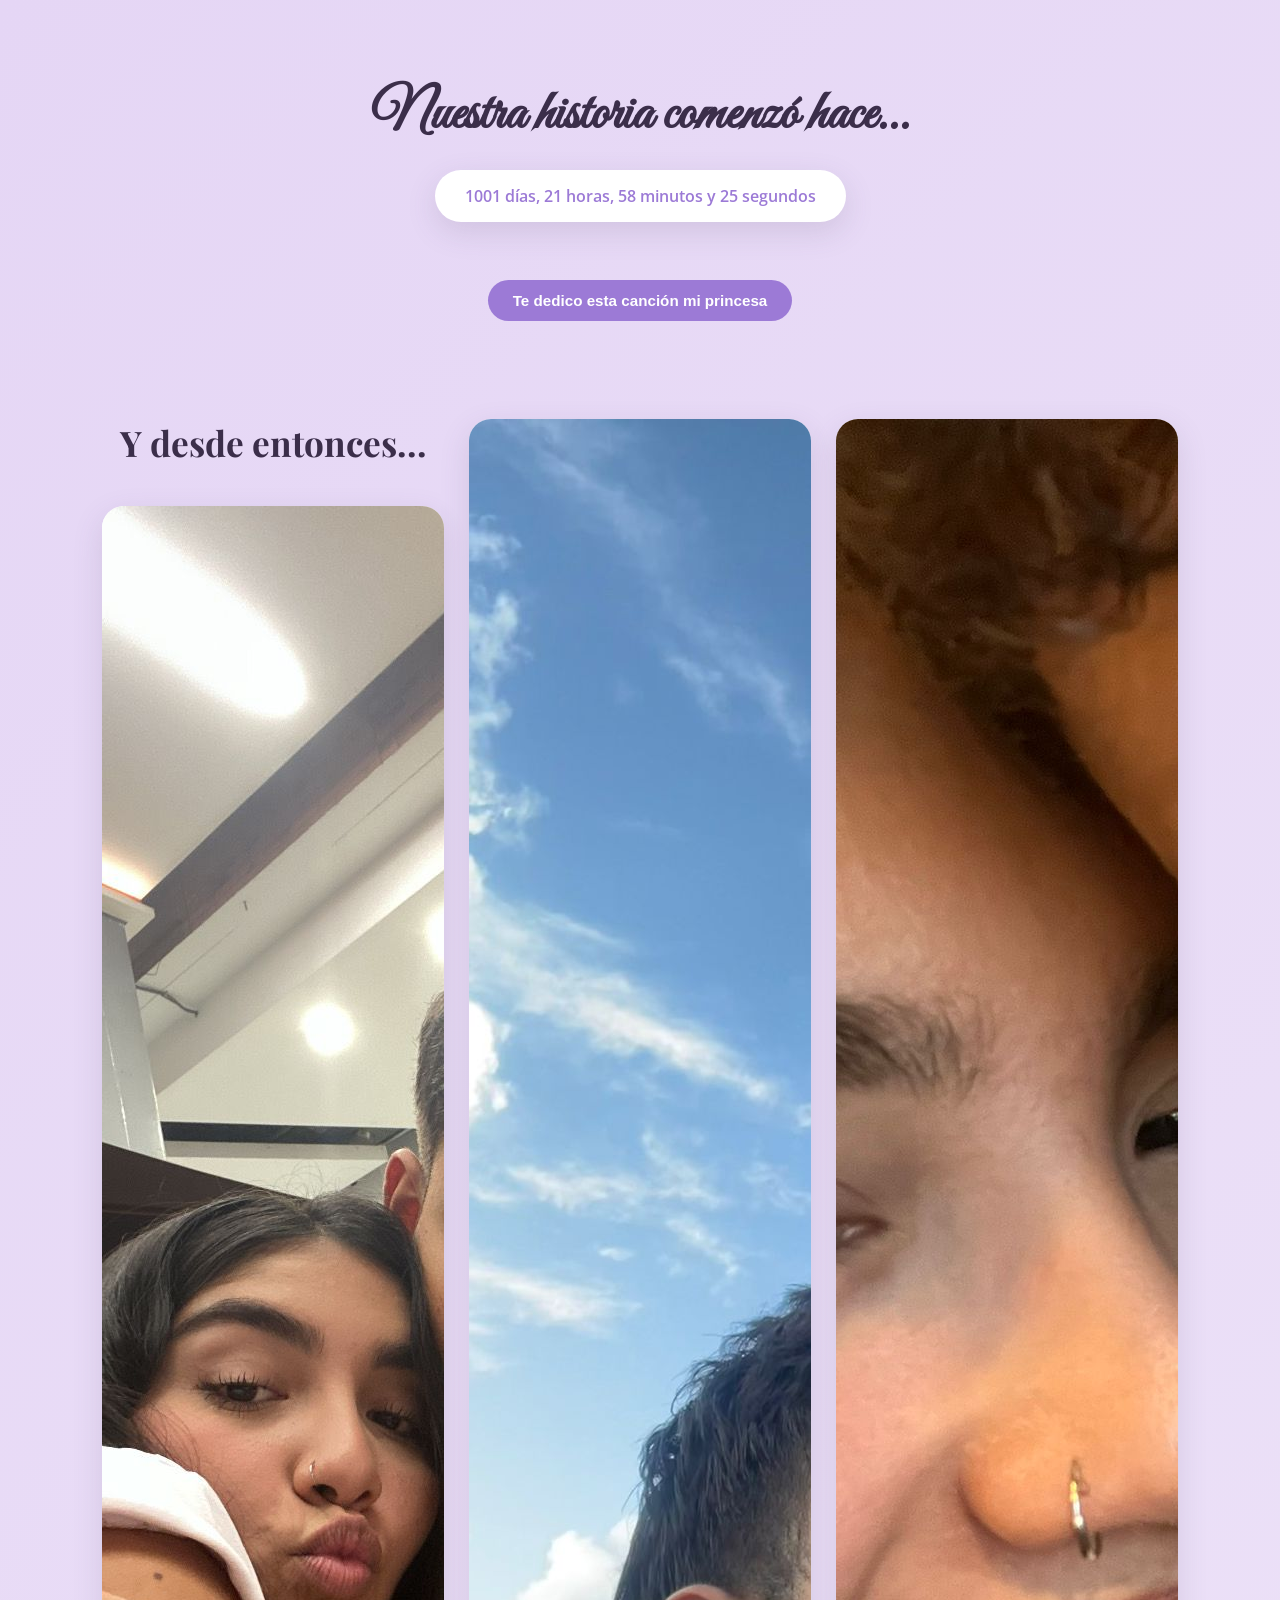
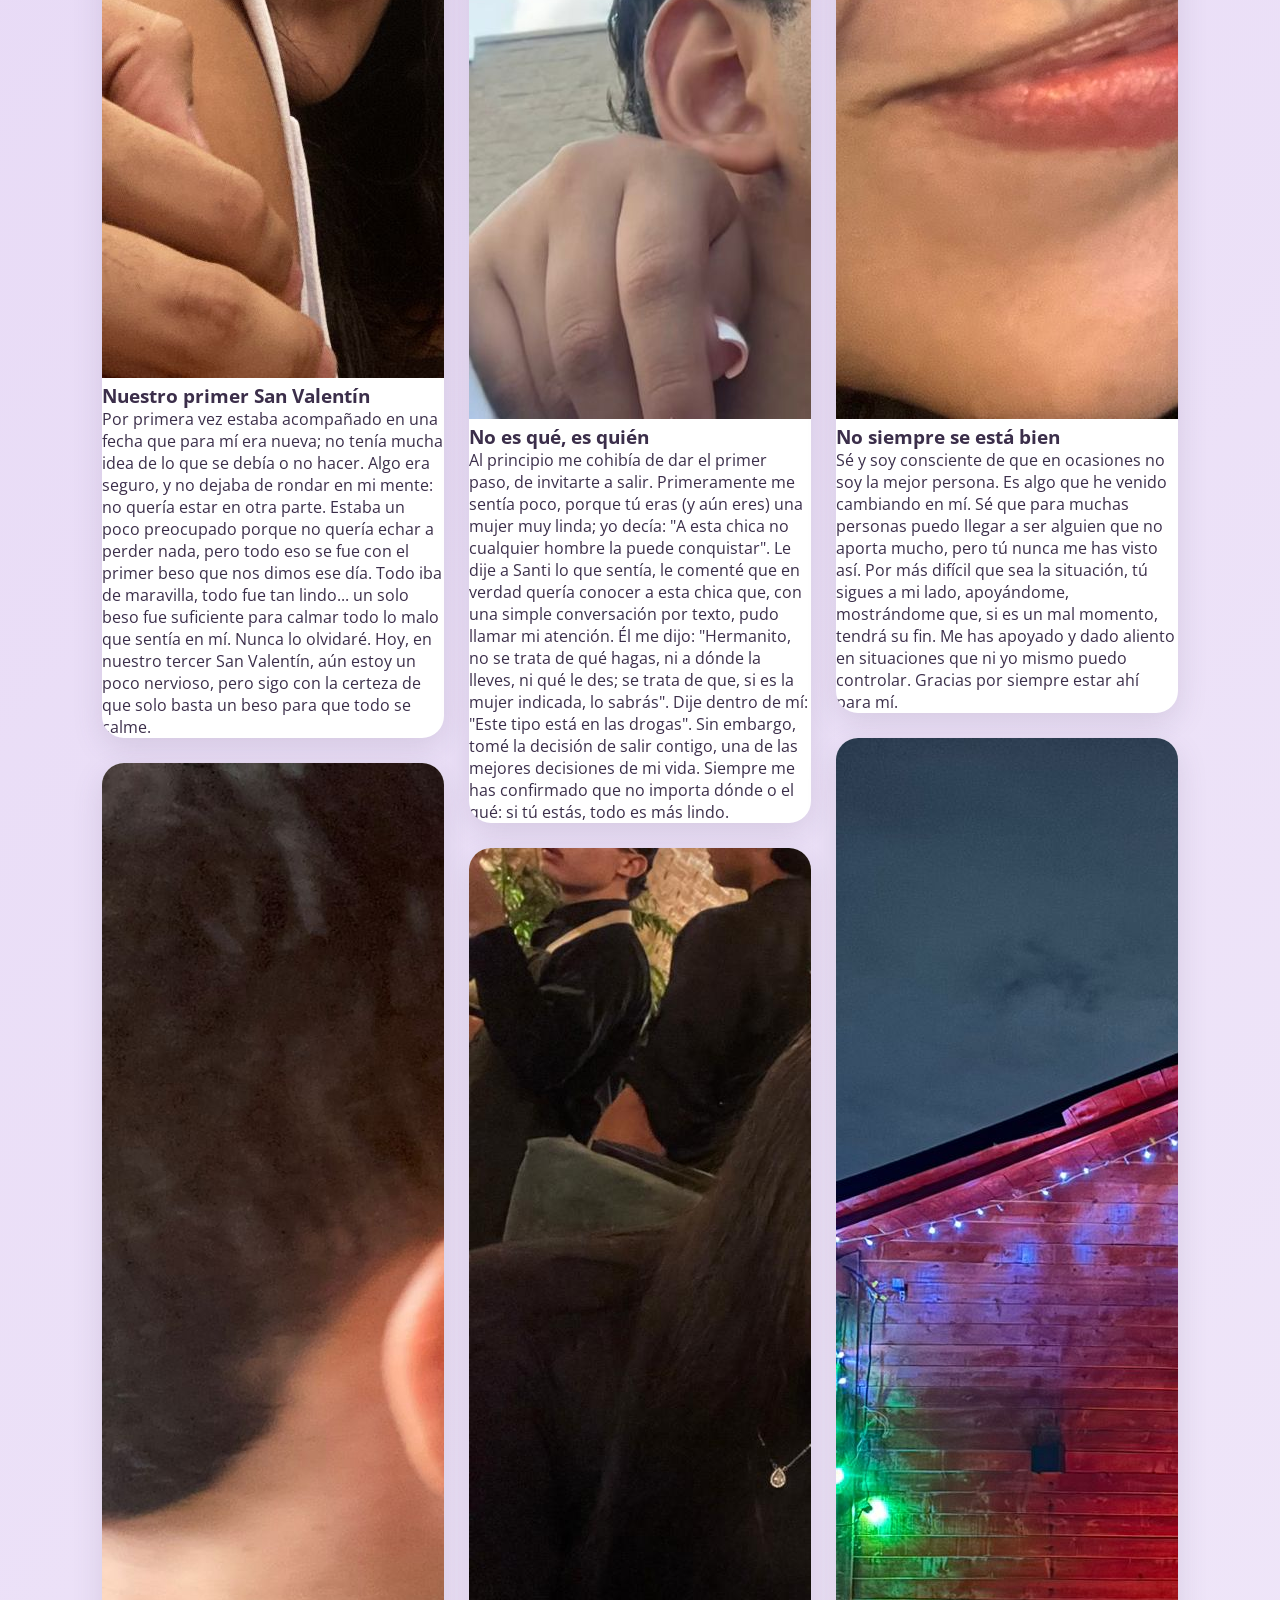
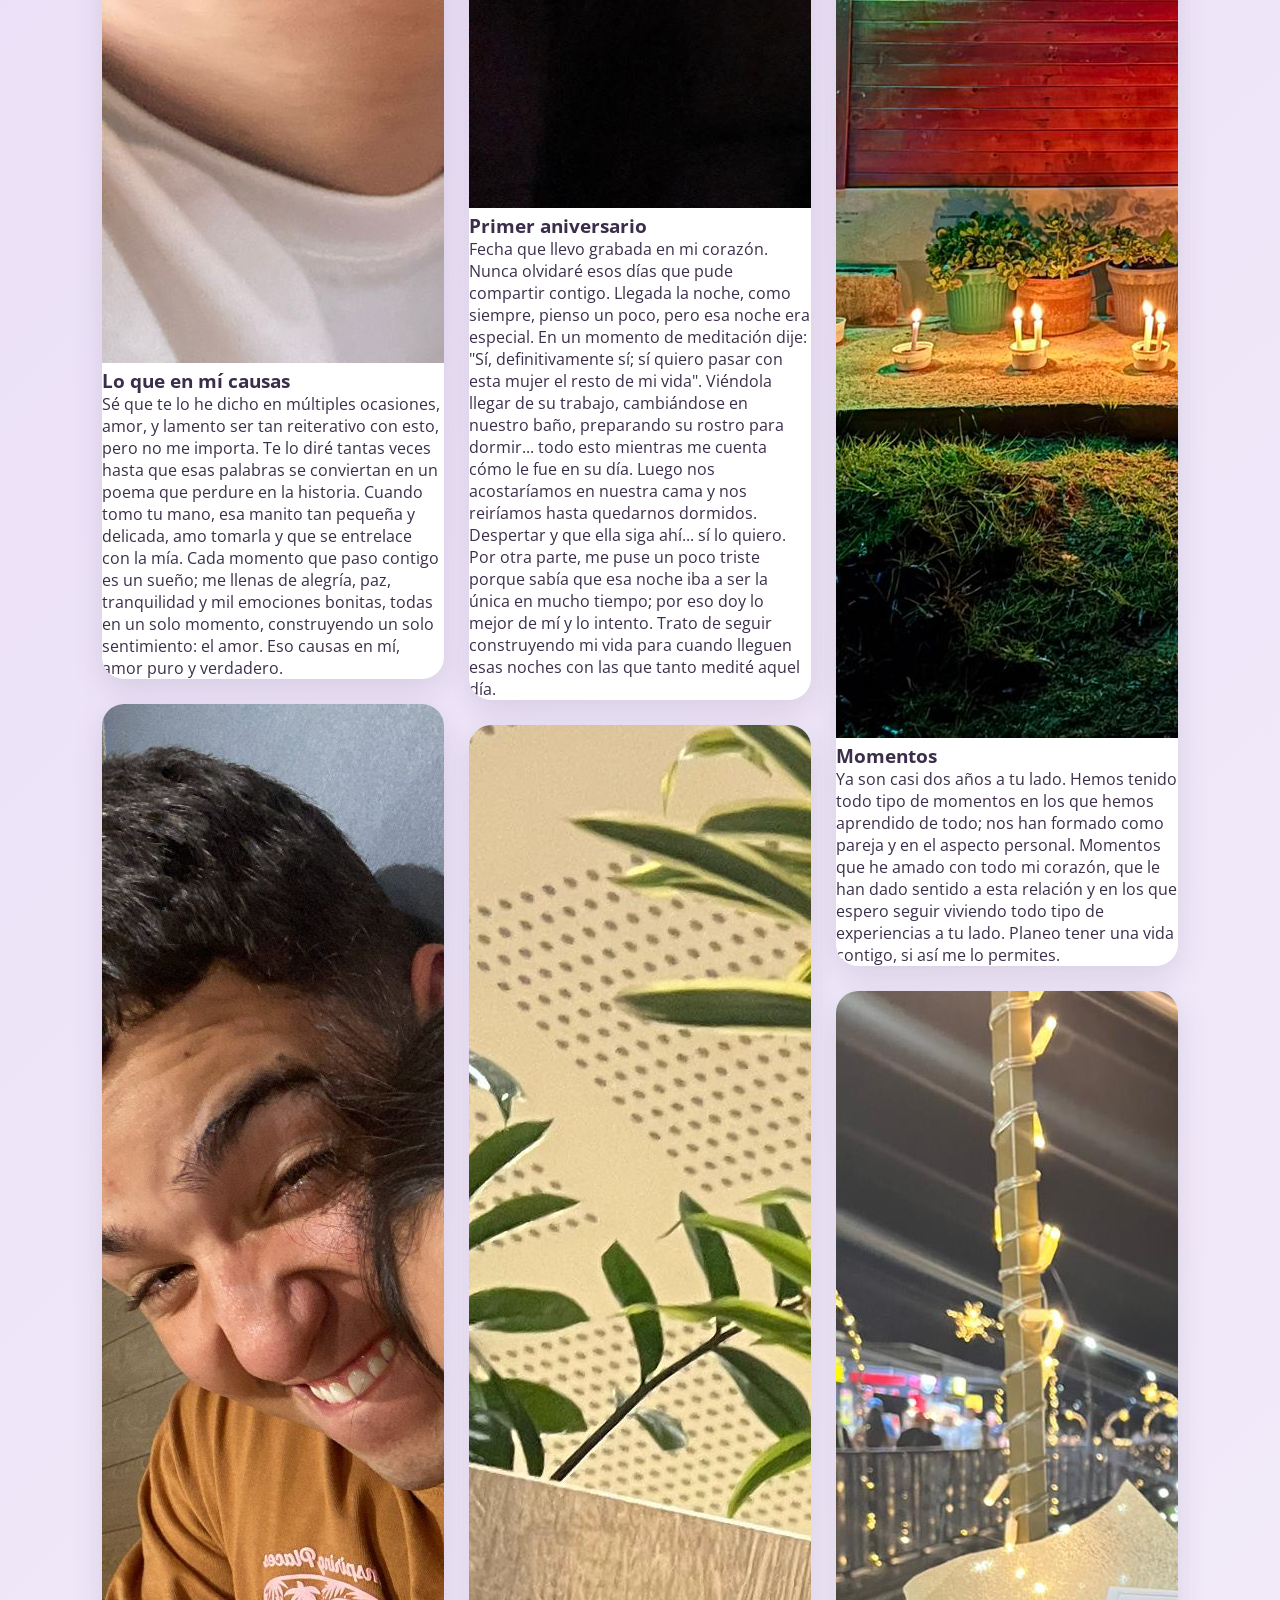
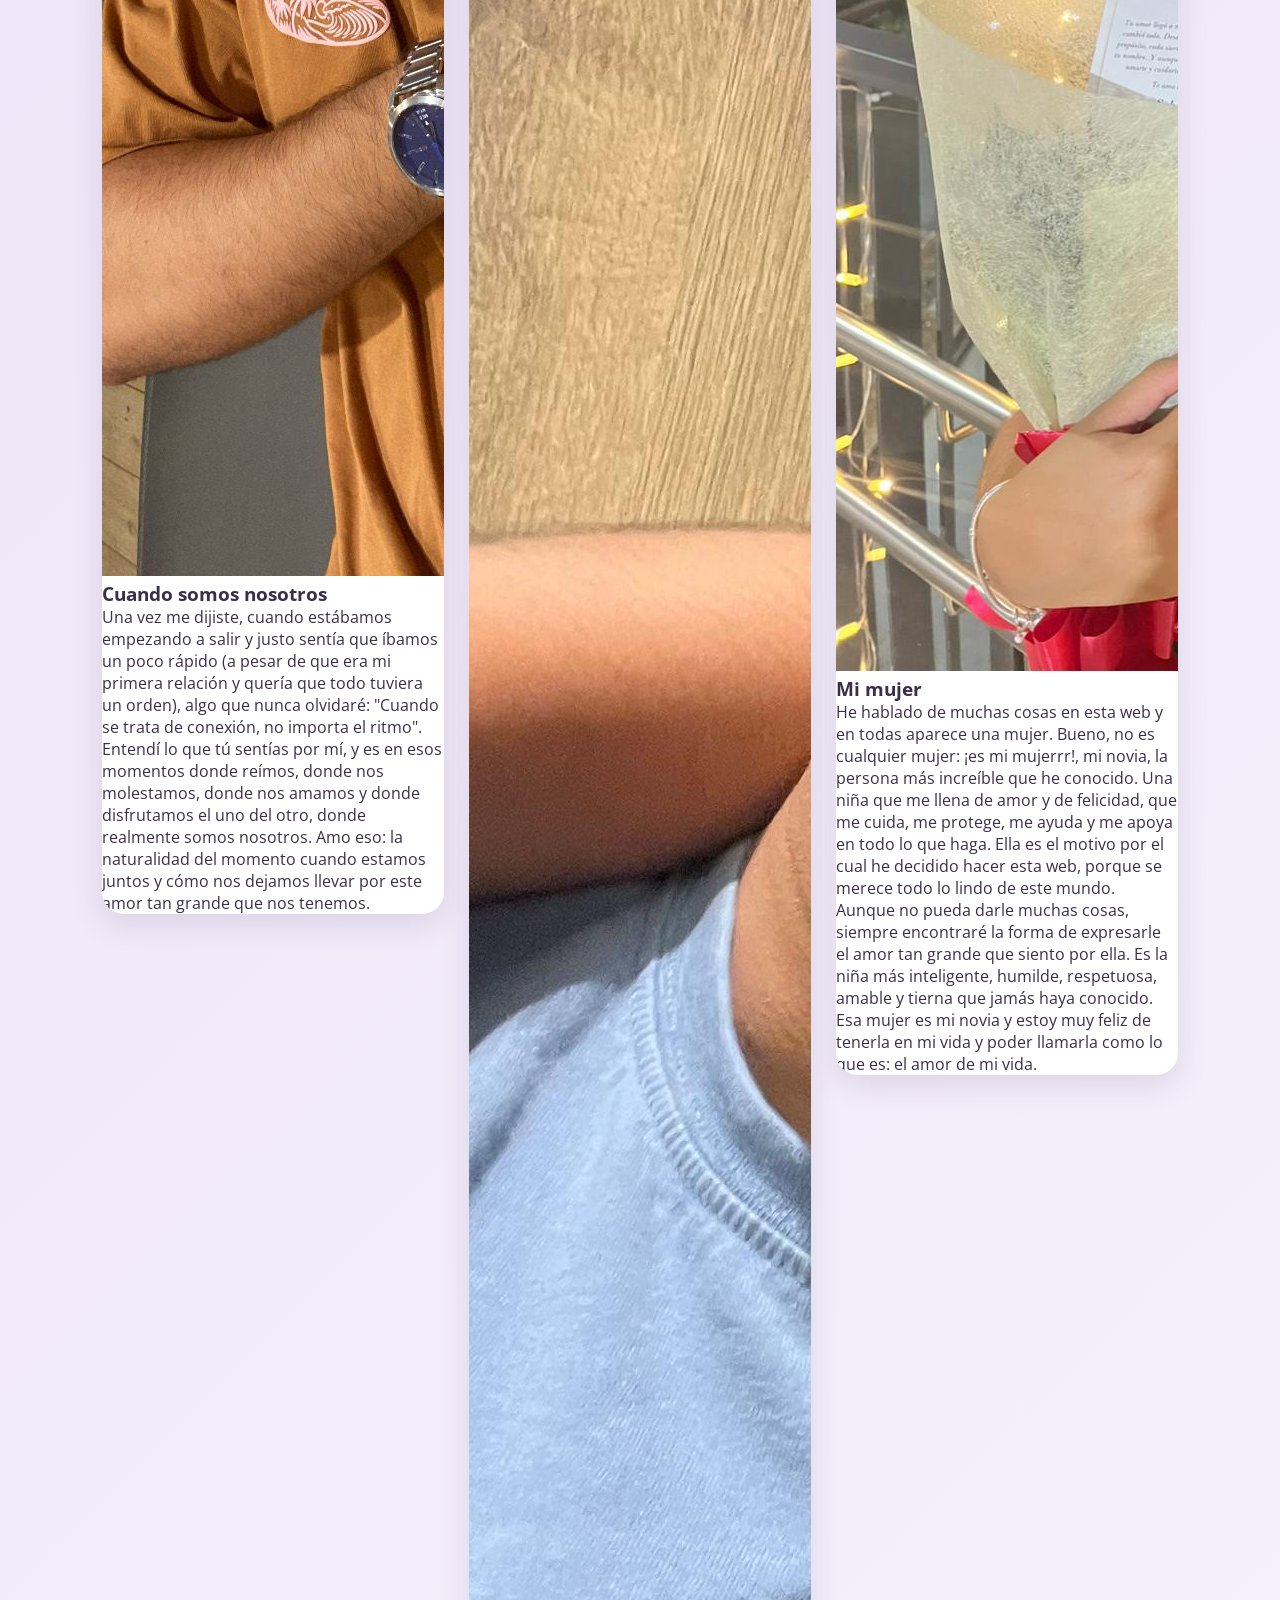
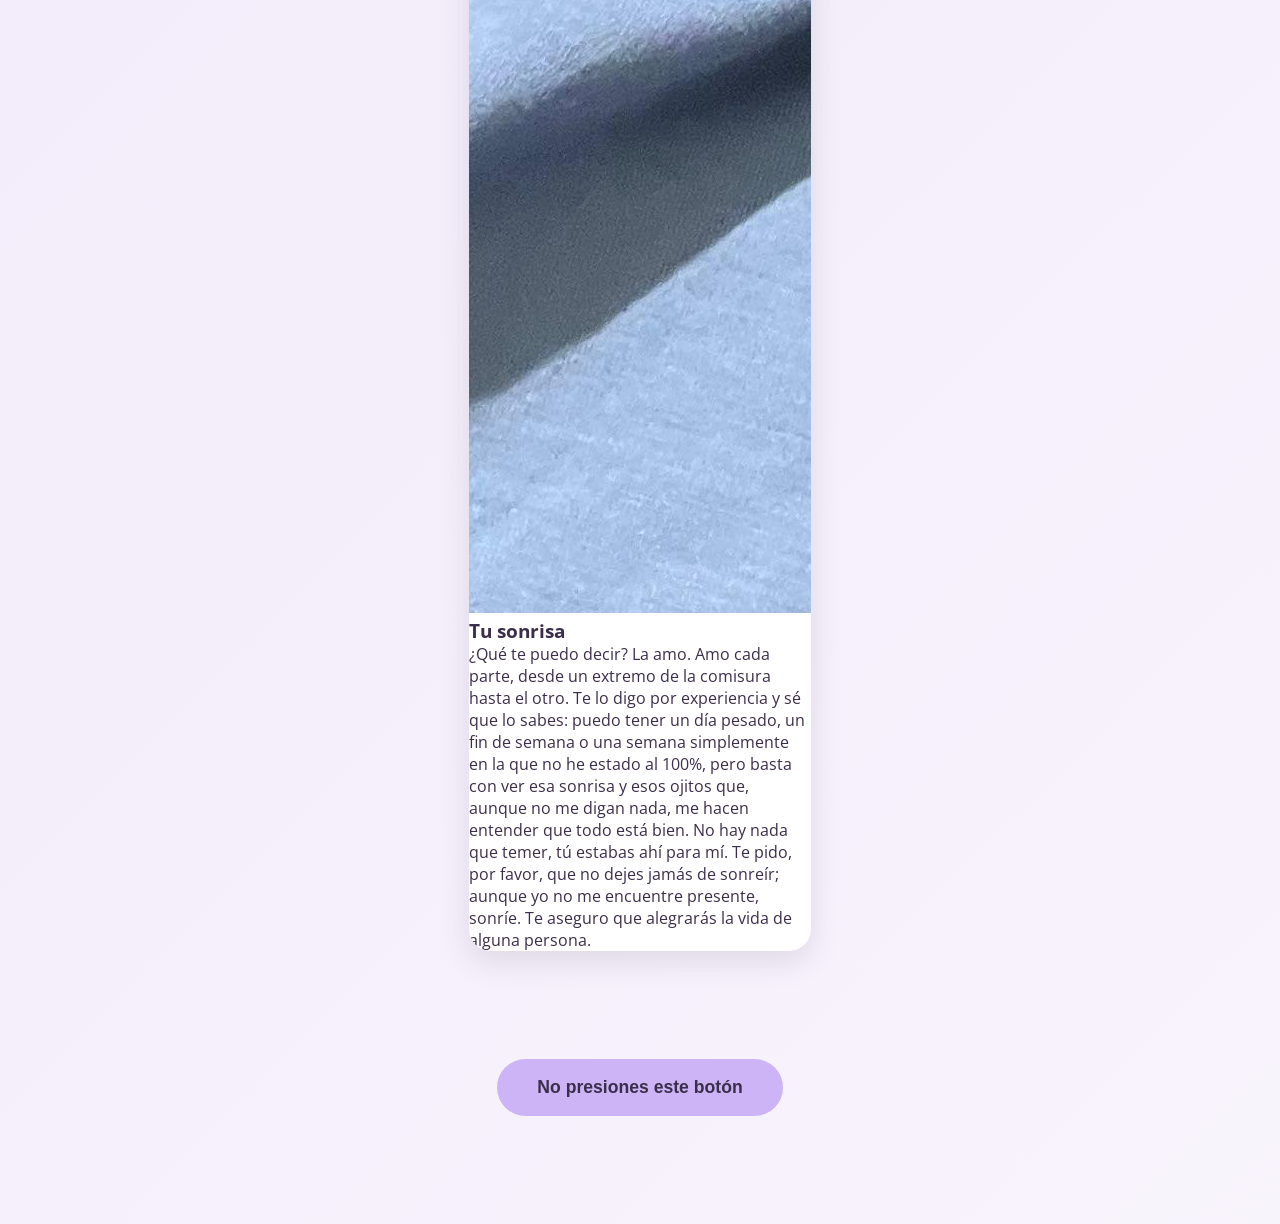
==== index.html @ 426ab14e "Fix HTML structure and content for index.html" ====
<!DOCTYPE html>
<html lang="es">
<head>
    <meta charset="utf-8" />
    <meta name="viewport" content="width=device-width, initial-scale=1" />
    <title>Nuestra Historia 💜</title>

    <link href="https://fonts.googleapis.com/css2?family=Playfair+Display:wght@400;600;700&family=Great+Vibes&family=Open+Sans:wght@300;400;600&display=swap" rel="stylesheet">

    <link rel="stylesheet" href="style.css">
</head>

<body>

<canvas id="flowerCanvas"></canvas>

<header class="hero">
    <h1 class="hero-title">Nuestra historia comenzó hace...</h1>

    <div class="contador-box">
        <div id="contador">Cargando contador...</div>
    </div>

    <div class="hero-actions">
        <button id="musicBtn" class="btn btn-music">
            Te dedico esta canción mi princesa
        </button>
    </div>
</header>

<main>
<section class="story">
<h2 class="story-title">Y desde entonces...</h2>

<!-- MOMENTO 1 -->
<article class="momento">
    <img src="images/image1.jpg" alt="Nuestro primer San Valentín">
    <div>
        <h3>Nuestro primer San Valentín</h3>
        <p>
Por primera vez estaba acompañado en una fecha que para mí era nueva; no tenía mucha idea de lo que se debía o no hacer. Algo era seguro, y no dejaba de rondar en mi mente: no quería estar en otra parte. Estaba un poco preocupado porque no quería echar a perder nada, pero todo eso se fue con el primer beso que nos dimos ese día. Todo iba de maravilla, todo fue tan lindo... un solo beso fue suficiente para calmar todo lo malo que sentía en mí. Nunca lo olvidaré. Hoy, en nuestro tercer San Valentín, aún estoy un poco nervioso, pero sigo con la certeza de que solo basta un beso para que todo se calme.
        </p>
    </div>
</article>

<!-- MOMENTO 2 -->
<article class="momento">
    <img src="images/image2.jpg" alt="Lo que en mí causas">
    <div>
        <h3>Lo que en mí causas</h3>
        <p>
Sé que te lo he dicho en múltiples ocasiones, amor, y lamento ser tan reiterativo con esto, pero no me importa. Te lo diré tantas veces hasta que esas palabras se conviertan en un poema que perdure en la historia. Cuando tomo tu mano, esa manito tan pequeña y delicada, amo tomarla y que se entrelace con la mía. Cada momento que paso contigo es un sueño; me llenas de alegría, paz, tranquilidad y mil emociones bonitas, todas en un solo momento, construyendo un solo sentimiento: el amor. Eso causas en mí, amor puro y verdadero.
        </p>
    </div>
</article>

<!-- MOMENTO 3 -->
<article class="momento">
    <img src="images/image3.jpg" alt="Cuando somos nosotros">
    <div>
        <h3>Cuando somos nosotros</h3>
        <p>
Una vez me dijiste, cuando estábamos empezando a salir y justo sentía que íbamos un poco rápido (a pesar de que era mi primera relación y quería que todo tuviera un orden), algo que nunca olvidaré: "Cuando se trata de conexión, no importa el ritmo". Entendí lo que tú sentías por mí, y es en esos momentos donde reímos, donde nos molestamos, donde nos amamos y donde disfrutamos el uno del otro, donde realmente somos nosotros. Amo eso: la naturalidad del momento cuando estamos juntos y cómo nos dejamos llevar por este amor tan grande que nos tenemos.
        </p>
    </div>
</article>

<!-- MOMENTO 4 -->
<article class="momento">
    <img src="images/image4.jpg" alt="No es qué, es quién">
    <div>
        <h3>No es qué, es quién</h3>
        <p>
Al principio me cohibía de dar el primer paso, de invitarte a salir. Primeramente me sentía poco, porque tú eras (y aún eres) una mujer muy linda; yo decía: "A esta chica no cualquier hombre la puede conquistar". Le dije a Santi lo que sentía, le comenté que en verdad quería conocer a esta chica que, con una simple conversación por texto, pudo llamar mi atención. Él me dijo: "Hermanito, no se trata de qué hagas, ni a dónde la lleves, ni qué le des; se trata de que, si es la mujer indicada, lo sabrás". Dije dentro de mí: "Este tipo está en las drogas". Sin embargo, tomé la decisión de salir contigo, una de las mejores decisiones de mi vida. Siempre me has confirmado que no importa dónde o el qué: si tú estás, todo es más lindo.
        </p>
    </div>
</article>

<!-- MOMENTO 5 -->
<article class="momento">
    <img src="images/image5.jpg" alt="Primer aniversario">
    <div>
        <h3>Primer aniversario</h3>
        <p>
Fecha que llevo grabada en mi corazón. Nunca olvidaré esos días que pude compartir contigo. Llegada la noche, como siempre, pienso un poco, pero esa noche era especial. En un momento de meditación dije: "Sí, definitivamente sí; sí quiero pasar con esta mujer el resto de mi vida". Viéndola llegar de su trabajo, cambiándose en nuestro baño, preparando su rostro para dormir... todo esto mientras me cuenta cómo le fue en su día. Luego nos acostaríamos en nuestra cama y nos reiríamos hasta quedarnos dormidos. Despertar y que ella siga ahí... sí lo quiero. Por otra parte, me puse un poco triste porque sabía que esa noche iba a ser la única en mucho tiempo; por eso doy lo mejor de mí y lo intento. Trato de seguir construyendo mi vida para cuando lleguen esas noches con las que tanto medité aquel día.
        </p>
    </div>
</article>

<!-- MOMENTO 6 -->
<article class="momento">
    <img src="images/image6.jpg" alt="Tu sonrisa">
    <div>
        <h3>Tu sonrisa</h3>
        <p>
¿Qué te puedo decir? La amo. Amo cada parte, desde un extremo de la comisura hasta el otro. Te lo digo por experiencia y sé que lo sabes: puedo tener un día pesado, un fin de semana o una semana simplemente en la que no he estado al 100%, pero basta con ver esa sonrisa y esos ojitos que, aunque no me digan nada, me hacen entender que todo está bien. No hay nada que temer, tú estabas ahí para mí. Te pido, por favor, que no dejes jamás de sonreír; aunque yo no me encuentre presente, sonríe. Te aseguro que alegrarás la vida de alguna persona.
        </p>
    </div>
</article>

<!-- MOMENTO 7 -->
<article class="momento">
    <img src="images/image7.jpg" alt="No siempre se está bien">
    <div>
        <h3>No siempre se está bien</h3>
        <p>
Sé y soy consciente de que en ocasiones no soy la mejor persona. Es algo que he venido cambiando en mí. Sé que para muchas personas puedo llegar a ser alguien que no aporta mucho, pero tú nunca me has visto así. Por más difícil que sea la situación, tú sigues a mi lado, apoyándome, mostrándome que, si es un mal momento, tendrá su fin. Me has apoyado y dado aliento en situaciones que ni yo mismo puedo controlar. Gracias por siempre estar ahí para mí.
        </p>
    </div>
</article>

<!-- MOMENTO 8 -->
<article class="momento">
    <img src="images/image8.jpg" alt="Momentos">
    <div>
        <h3>Momentos</h3>
        <p>
Ya son casi dos años a tu lado. Hemos tenido todo tipo de momentos en los que hemos aprendido de todo; nos han formado como pareja y en el aspecto personal. Momentos que he amado con todo mi corazón, que le han dado sentido a esta relación y en los que espero seguir viviendo todo tipo de experiencias a tu lado. Planeo tener una vida contigo, si así me lo permites.
        </p>
    </div>
</article>

<!-- MOMENTO 9 -->
<article class="momento">
    <img src="images/image9.jpg" alt="Mi mujer">
    <div>
        <h3>Mi mujer</h3>
        <p>
He hablado de muchas cosas en esta web y en todas aparece una mujer. Bueno, no es cualquier mujer: ¡es mi mujerrr!, mi novia, la persona más increíble que he conocido. Una niña que me llena de amor y de felicidad, que me cuida, me protege, me ayuda y me apoya en todo lo que haga. Ella es el motivo por el cual he decidido hacer esta web, porque se merece todo lo lindo de este mundo. Aunque no pueda darle muchas cosas, siempre encontraré la forma de expresarle el amor tan grande que siento por ella. Es la niña más inteligente, humilde, respetuosa, amable y tierna que jamás haya conocido. Esa mujer es mi novia y estoy muy feliz de tenerla en mi vida y poder llamarla como lo que es: el amor de mi vida.
        </p>
    </div>
</article>

</section>

<section class="final-section">
    <button id="secretBtn" class="btn btn-secret final-btn">
        No presiones este botón
    </button>
</section>

</main>

<audio id="audio" src="music/milvidas.mp3" preload="auto"></audio>

<script src="script.js"></script>

</body>
</html>
---- style.css ----
/* ===============================
   VARIABLES DE COLOR Y BASE
================================= */
:root {
    --bg-light: #F3ECFA;
    --bg-gradient-start: #E5D6F5;
    --bg-gradient-end: #F8F4FC;

    --text-primary: #3B2E4A;
    --text-secondary: #5A4B6B;

    --accent: #9C7AD6;
    --accent-soft: #CDB4F6;

    --white-soft: #FFFFFF;
    --shadow-soft: 0 10px 30px rgba(90, 75, 107, 0.15);
}

/* Reset elegante */
* {
    margin: 0;
    padding: 0;
    box-sizing: border-box;
}

body {
    font-family: 'Open Sans', sans-serif;
    background: linear-gradient(
        135deg,
        var(--bg-gradient-start),
        var(--bg-gradient-end)
    );
    color: var(--text-primary);
    overflow-x: hidden;
}

/* ===============================
   CANVAS FLORAL (FONDO)
================================= */
#flowerCanvas {
    position: fixed;
    top: 0;
    left: 0;
    z-index: -1;
}

/* ===============================
   HERO
================================= */
.hero {
    text-align: center;
    padding: 80px 20px 50px;
}

.hero-title {
    font-family: 'Great Vibes', cursive;
    font-size: 3.5rem;
    color: var(--text-primary);
    margin-bottom: 20px;
}

.contador-box {
    background: var(--white-soft);
    display: inline-block;
    padding: 15px 30px;
    border-radius: 40px;
    box-shadow: var(--shadow-soft);
    font-weight: 600;
    color: var(--accent);
    margin-bottom: 30px;
}

.hero-actions {
    margin-top: 20px;
}

.btn {
    padding: 12px 25px;
    border-radius: 30px;
    border: none;
    cursor: pointer;
    font-size: 0.95rem;
    margin: 8px;
    transition: all 0.3s ease;
    font-weight: 600;
}

.btn-music {
    background: var(--accent);
    color: white;
}

.btn-music:hover {
    background: #8463C2;
    transform: translateY(-2px);
}

.btn-secret {
    background: var(--accent-soft);
    color: var(--text-primary);
}

.btn-secret:hover {
    background: #BFA3F2;
    transform: translateY(-2px);
}

/* ===============================
   SECCIÓN HISTORIA
================================= */

.story {
    padding: 40px 8%;
}

.story-title {
    font-family: 'Playfair Display', serif;
    font-size: 2.2rem;
    text-align: center;
    margin-bottom: 40px;
    color: var(--text-primary);
}

/* Pinterest layout */
.story {
    column-count: 3;
    column-gap: 25px;
}

@media (max-width: 1100px) {
    .story {
        column-count: 2;
    }
}

@media (max-width: 700px) {
    .story {
        column-count: 1;
    }
}

/* ===============================
   TARJETAS MOMENTO
================================= */

.momento {
    background: var(--white-soft);
    border-radius: 22px;
    box-shadow: var(--shadow-soft);
    margin-bottom: 25px;
    break-inside: avoid;
    overflow: hidden;
    transition: transform 0.3s ease, box-shadow 0.3s ease;
}

.momento:hover {
    transform: translateY(-5px);
    box-shadow: 0 15px 40px rgba(90, 75, 107, 0.25);
}

.momento-img img {
    width: 100%;
    display: block;
    border-bottom: 1px solid #eee;
}

.momento-texto {
    padding: 20px 22px 25px;
}

.momento-texto h3 {
    font-family: 'Playfair Display', serif;
    font-size: 1.4rem;
    margin-bottom: 15px;
    color: var(--accent);
}

.momento-texto p {
    font-size: 0.95rem;
    line-height: 1.6;
    margin-bottom: 12px;
    color: var(--text-secondary);
}

/* ===============================
   CARTA MODAL
================================= */

.carta-panel {
    position: fixed;
    inset: 0;
    background: rgba(59, 46, 74, 0.6);
    display: flex;
    align-items: center;
    justify-content: center;
    padding: 20px;
}

.hidden {
    display: none;
}

.carta-inner {
    background: var(--white-soft);
    max-width: 650px;
    width: 100%;
    padding: 35px;
    border-radius: 25px;
    box-shadow: var(--shadow-soft);
    position: relative;
    animation: fadeIn 0.4s ease;
}

.carta-inner h2 {
    font-family: 'Great Vibes', cursive;
    font-size: 2.5rem;
    margin-bottom: 20px;
    text-align: center;
    color: var(--accent);
}

.carta-text p {
    margin-bottom: 15px;
    line-height: 1.7;
    color: var(--text-primary);
}

.btn-close {
    position: absolute;
    top: 15px;
    right: 18px;
    background: none;
    font-size: 1.2rem;
    border: none;
    cursor: pointer;
    color: var(--text-secondary);
}

.btn-close:hover {
    color: var(--accent);
}

/* ===============================
   ANIMACIONES
================================= */

@keyframes fadeIn {
    from {
        opacity: 0;
        transform: scale(0.95);
    }
    to {
        opacity: 1;
        transform: scale(1);
    }
}
.final-section {
    text-align: center;
    padding: 60px 20px 100px;
}

.final-btn {
    font-size: 1.1rem;
    padding: 18px 40px;
}
/* ===============================
   LANDING INICIAL
================================= */

.landing-body {
    display: flex;
    justify-content: center;
    align-items: center;
    height: 100vh;
}

.landing-container {
    text-align: center;
    z-index: 2;
}

.landing-btn {
    font-family: 'Great Vibes', cursive;
    font-size: 3rem;
    padding: 40px 80px;
    border-radius: 60px;
    border: none;
    background: var(--accent);
    color: white;
    cursor: pointer;
    box-shadow: var(--shadow-soft);
    transition: all 0.4s ease;
}

.landing-btn:hover {
    transform: scale(1.08);
    background: #8463C2;
}
/* Transición general */
body {
    transition: opacity 0.8s ease;
}

/* Pantalla inicial */
.landing-body {
    display: flex;
    justify-content: center;
    align-items: center;
    height: 100vh;
}

.landing-container {
    z-index: 2;
}

.landing-btn {
    font-family: 'Great Vibes', cursive;
    font-size: 3rem;
    padding: 40px 80px;
    border-radius: 60px;
    border: none;
    background: var(--accent);
    color: white;
    cursor: pointer;
    box-shadow: var(--shadow-soft);
    transition: all 0.4s ease;
}

.landing-btn:hover {
    transform: scale(1.08);
    background: #8463C2;
}
.hidden {
    display: none;
}

#letterContainer {
    margin-top: 40px;
    display: flex;
    justify-content: center;
}

.letter {
    max-width: 700px;
    background: #1f1f2e;
    padding: 40px;
    border-radius: 20px;
    color: #f5f5f5;
    line-height: 1.9;
    font-size: 1.1rem;
    box-shadow: 0 10px 30px rgba(0, 0, 0, 0.4);
    text-align: left;
}
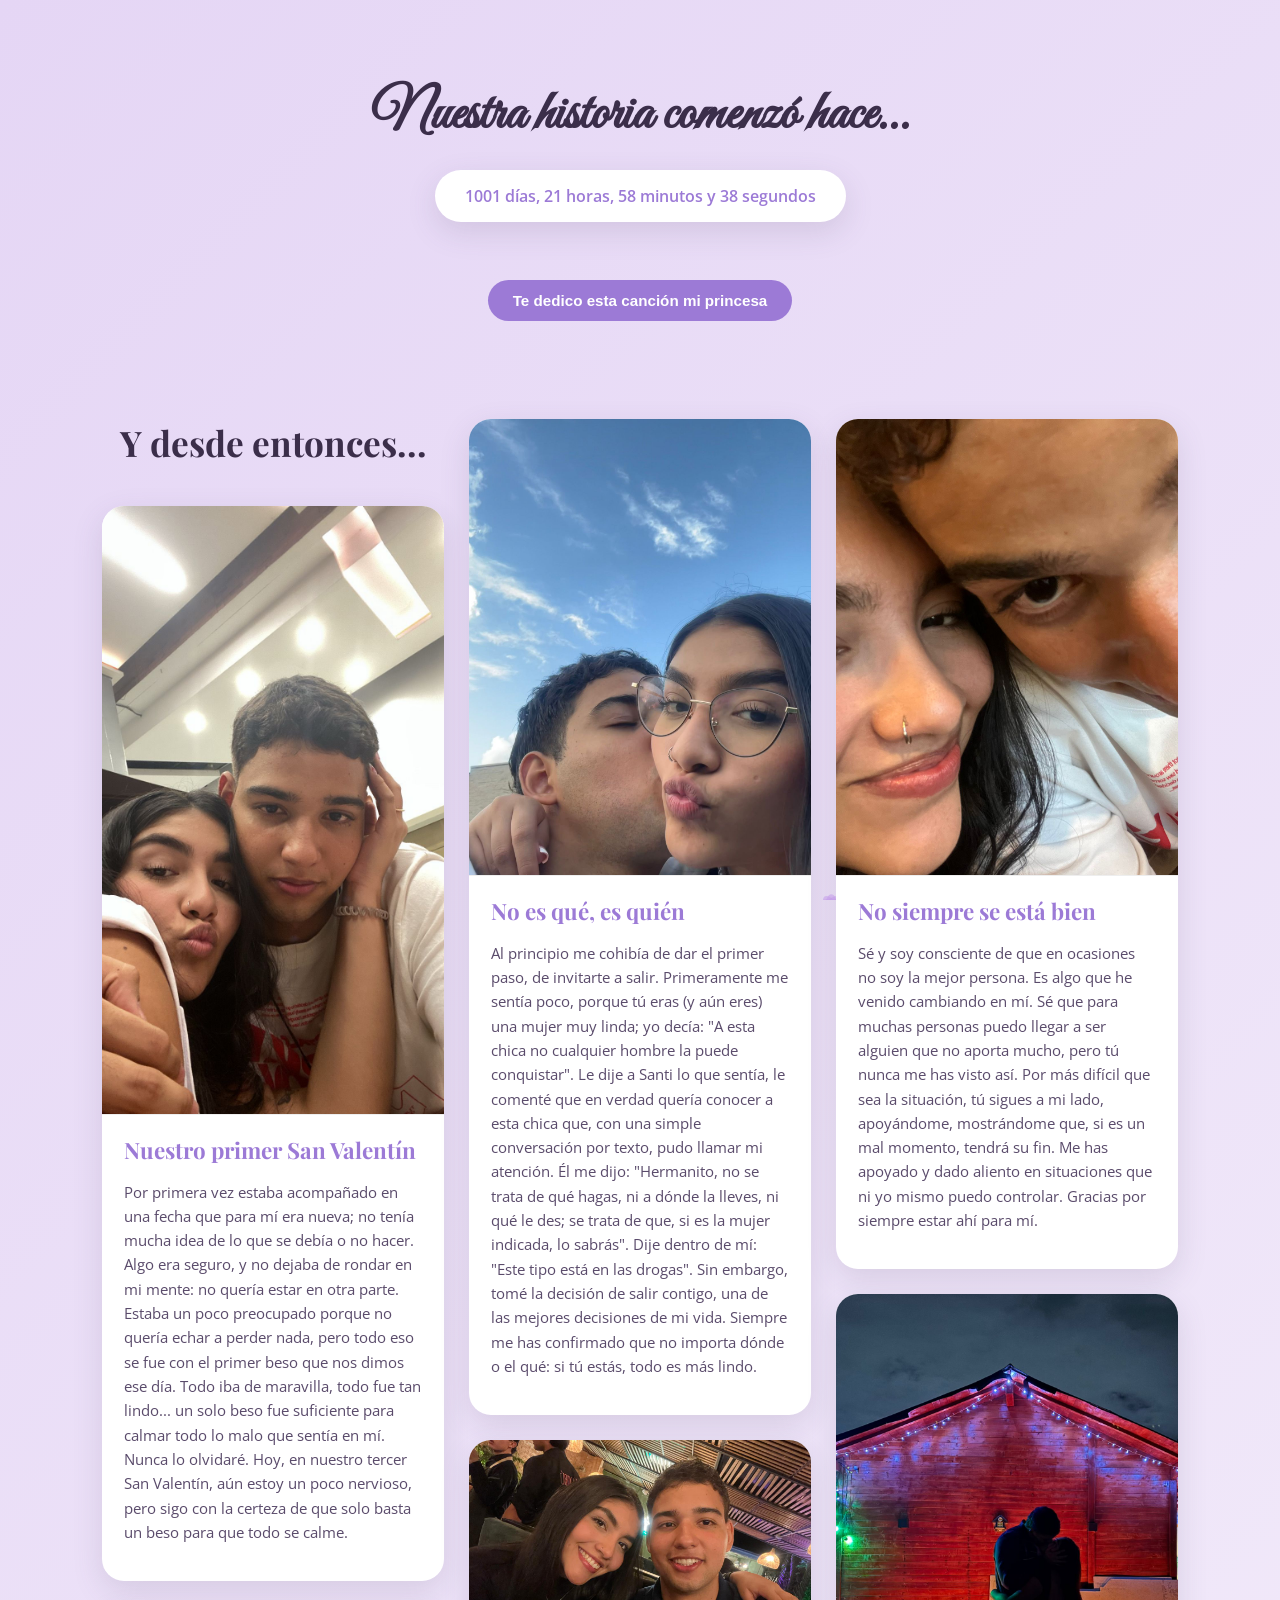
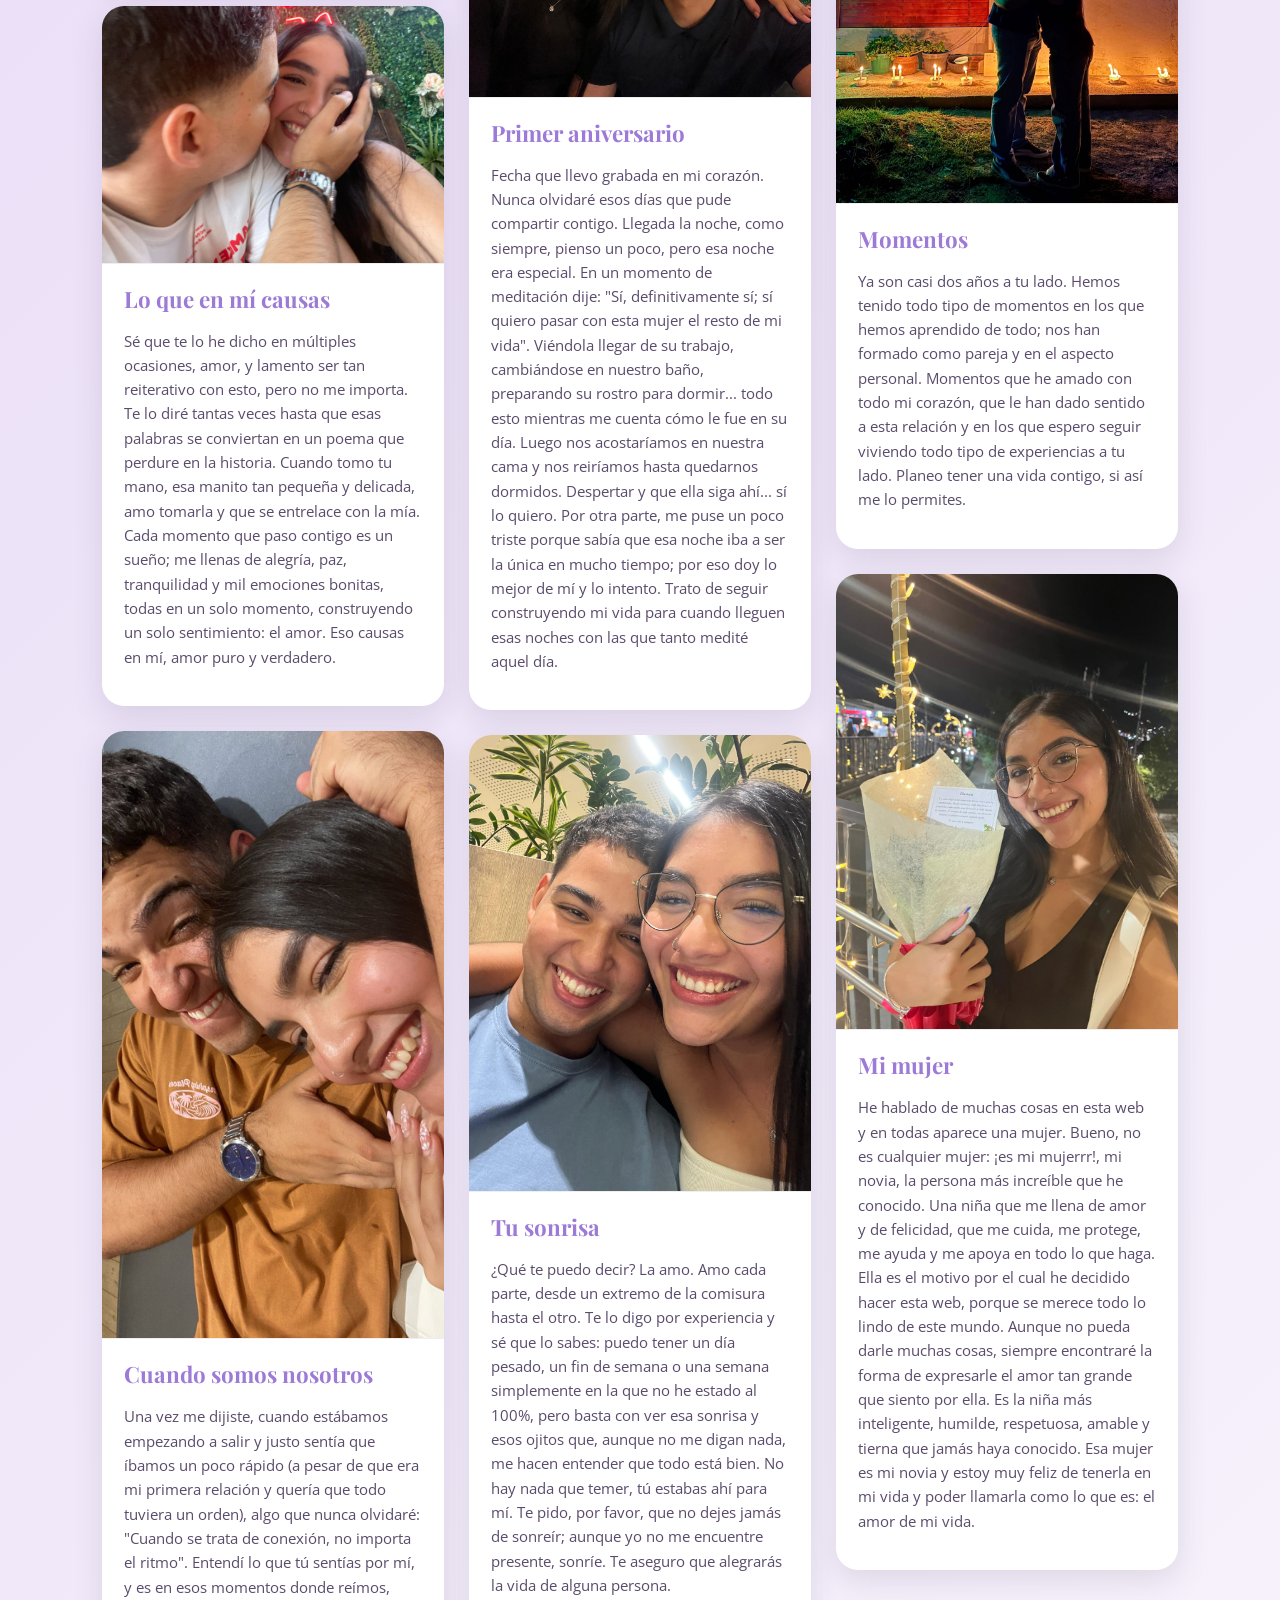
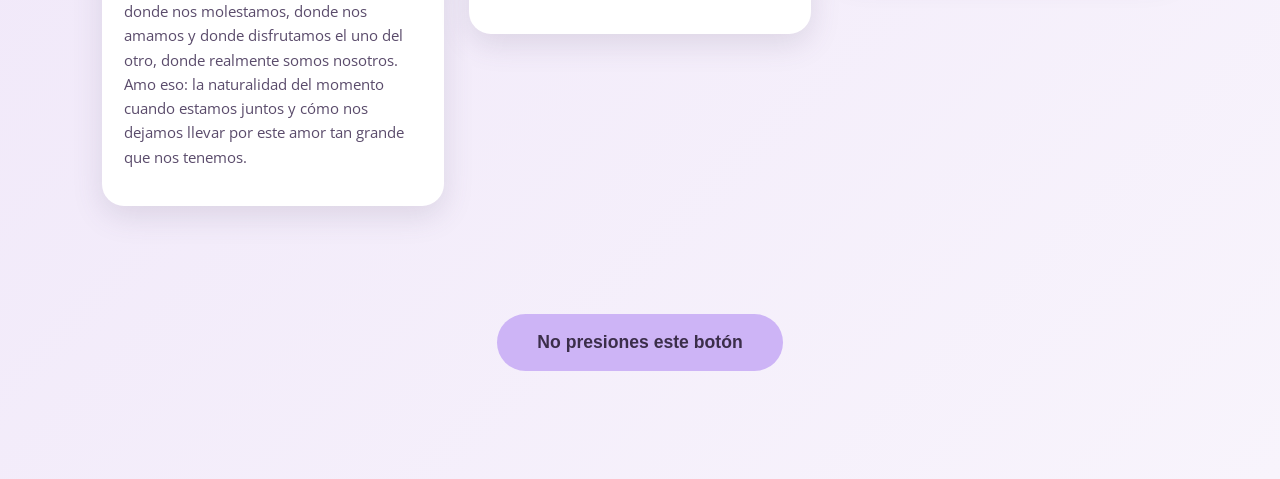
==== commit 524daf1f: "Refactor HTML structure and improve semantics" ====
--- a/index.html
+++ b/index.html
@@ -5,133 +5,154 @@
     <meta name="viewport" content="width=device-width, initial-scale=1" />
     <title>Nuestra Historia 💜</title>
 
+    <!-- Fuentes (usaremos Playfair + Great Vibes + una sans para texto legible) -->
     <link href="https://fonts.googleapis.com/css2?family=Playfair+Display:wght@400;600;700&family=Great+Vibes&family=Open+Sans:wght@300;400;600&display=swap" rel="stylesheet">
 
+    <!-- CSS principal (lo vamos a crear después) -->
     <link rel="stylesheet" href="style.css">
 </head>
-
 <body>
 
-<canvas id="flowerCanvas"></canvas>
-
-<header class="hero">
-    <h1 class="hero-title">Nuestra historia comenzó hace...</h1>
-
-    <div class="contador-box">
-        <div id="contador">Cargando contador...</div>
-    </div>
-
-    <div class="hero-actions">
-        <button id="musicBtn" class="btn btn-music">
-            Te dedico esta canción mi princesa
-        </button>
-    </div>
-</header>
-
-<main>
-<section class="story">
-<h2 class="story-title">Y desde entonces...</h2>
-
-<!-- MOMENTO 1 -->
-<article class="momento">
-    <img src="images/image1.jpg" alt="Nuestro primer San Valentín">
-    <div>
-        <h3>Nuestro primer San Valentín</h3>
-        <p>
-Por primera vez estaba acompañado en una fecha que para mí era nueva; no tenía mucha idea de lo que se debía o no hacer. Algo era seguro, y no dejaba de rondar en mi mente: no quería estar en otra parte. Estaba un poco preocupado porque no quería echar a perder nada, pero todo eso se fue con el primer beso que nos dimos ese día. Todo iba de maravilla, todo fue tan lindo... un solo beso fue suficiente para calmar todo lo malo que sentía en mí. Nunca lo olvidaré. Hoy, en nuestro tercer San Valentín, aún estoy un poco nervioso, pero sigo con la certeza de que solo basta un beso para que todo se calme.
-        </p>
-    </div>
-</article>
-
-<!-- MOMENTO 2 -->
-<article class="momento">
-    <img src="images/image2.jpg" alt="Lo que en mí causas">
-    <div>
-        <h3>Lo que en mí causas</h3>
-        <p>
-Sé que te lo he dicho en múltiples ocasiones, amor, y lamento ser tan reiterativo con esto, pero no me importa. Te lo diré tantas veces hasta que esas palabras se conviertan en un poema que perdure en la historia. Cuando tomo tu mano, esa manito tan pequeña y delicada, amo tomarla y que se entrelace con la mía. Cada momento que paso contigo es un sueño; me llenas de alegría, paz, tranquilidad y mil emociones bonitas, todas en un solo momento, construyendo un solo sentimiento: el amor. Eso causas en mí, amor puro y verdadero.
-        </p>
-    </div>
-</article>
-
-<!-- MOMENTO 3 -->
-<article class="momento">
-    <img src="images/image3.jpg" alt="Cuando somos nosotros">
-    <div>
-        <h3>Cuando somos nosotros</h3>
-        <p>
-Una vez me dijiste, cuando estábamos empezando a salir y justo sentía que íbamos un poco rápido (a pesar de que era mi primera relación y quería que todo tuviera un orden), algo que nunca olvidaré: "Cuando se trata de conexión, no importa el ritmo". Entendí lo que tú sentías por mí, y es en esos momentos donde reímos, donde nos molestamos, donde nos amamos y donde disfrutamos el uno del otro, donde realmente somos nosotros. Amo eso: la naturalidad del momento cuando estamos juntos y cómo nos dejamos llevar por este amor tan grande que nos tenemos.
-        </p>
-    </div>
-</article>
-
-<!-- MOMENTO 4 -->
-<article class="momento">
-    <img src="images/image4.jpg" alt="No es qué, es quién">
-    <div>
-        <h3>No es qué, es quién</h3>
-        <p>
-Al principio me cohibía de dar el primer paso, de invitarte a salir. Primeramente me sentía poco, porque tú eras (y aún eres) una mujer muy linda; yo decía: "A esta chica no cualquier hombre la puede conquistar". Le dije a Santi lo que sentía, le comenté que en verdad quería conocer a esta chica que, con una simple conversación por texto, pudo llamar mi atención. Él me dijo: "Hermanito, no se trata de qué hagas, ni a dónde la lleves, ni qué le des; se trata de que, si es la mujer indicada, lo sabrás". Dije dentro de mí: "Este tipo está en las drogas". Sin embargo, tomé la decisión de salir contigo, una de las mejores decisiones de mi vida. Siempre me has confirmado que no importa dónde o el qué: si tú estás, todo es más lindo.
-        </p>
-    </div>
-</article>
-
-<!-- MOMENTO 5 -->
-<article class="momento">
-    <img src="images/image5.jpg" alt="Primer aniversario">
-    <div>
-        <h3>Primer aniversario</h3>
-        <p>
-Fecha que llevo grabada en mi corazón. Nunca olvidaré esos días que pude compartir contigo. Llegada la noche, como siempre, pienso un poco, pero esa noche era especial. En un momento de meditación dije: "Sí, definitivamente sí; sí quiero pasar con esta mujer el resto de mi vida". Viéndola llegar de su trabajo, cambiándose en nuestro baño, preparando su rostro para dormir... todo esto mientras me cuenta cómo le fue en su día. Luego nos acostaríamos en nuestra cama y nos reiríamos hasta quedarnos dormidos. Despertar y que ella siga ahí... sí lo quiero. Por otra parte, me puse un poco triste porque sabía que esa noche iba a ser la única en mucho tiempo; por eso doy lo mejor de mí y lo intento. Trato de seguir construyendo mi vida para cuando lleguen esas noches con las que tanto medité aquel día.
-        </p>
-    </div>
-</article>
-
-<!-- MOMENTO 6 -->
-<article class="momento">
-    <img src="images/image6.jpg" alt="Tu sonrisa">
-    <div>
-        <h3>Tu sonrisa</h3>
-        <p>
-¿Qué te puedo decir? La amo. Amo cada parte, desde un extremo de la comisura hasta el otro. Te lo digo por experiencia y sé que lo sabes: puedo tener un día pesado, un fin de semana o una semana simplemente en la que no he estado al 100%, pero basta con ver esa sonrisa y esos ojitos que, aunque no me digan nada, me hacen entender que todo está bien. No hay nada que temer, tú estabas ahí para mí. Te pido, por favor, que no dejes jamás de sonreír; aunque yo no me encuentre presente, sonríe. Te aseguro que alegrarás la vida de alguna persona.
-        </p>
-    </div>
-</article>
-
-<!-- MOMENTO 7 -->
-<article class="momento">
-    <img src="images/image7.jpg" alt="No siempre se está bien">
-    <div>
-        <h3>No siempre se está bien</h3>
-        <p>
-Sé y soy consciente de que en ocasiones no soy la mejor persona. Es algo que he venido cambiando en mí. Sé que para muchas personas puedo llegar a ser alguien que no aporta mucho, pero tú nunca me has visto así. Por más difícil que sea la situación, tú sigues a mi lado, apoyándome, mostrándome que, si es un mal momento, tendrá su fin. Me has apoyado y dado aliento en situaciones que ni yo mismo puedo controlar. Gracias por siempre estar ahí para mí.
-        </p>
-    </div>
-</article>
-
-<!-- MOMENTO 8 -->
-<article class="momento">
-    <img src="images/image8.jpg" alt="Momentos">
-    <div>
-        <h3>Momentos</h3>
-        <p>
-Ya son casi dos años a tu lado. Hemos tenido todo tipo de momentos en los que hemos aprendido de todo; nos han formado como pareja y en el aspecto personal. Momentos que he amado con todo mi corazón, que le han dado sentido a esta relación y en los que espero seguir viviendo todo tipo de experiencias a tu lado. Planeo tener una vida contigo, si así me lo permites.
-        </p>
-    </div>
-</article>
-
-<!-- MOMENTO 9 -->
-<article class="momento">
-    <img src="images/image9.jpg" alt="Mi mujer">
-    <div>
-        <h3>Mi mujer</h3>
-        <p>
-He hablado de muchas cosas en esta web y en todas aparece una mujer. Bueno, no es cualquier mujer: ¡es mi mujerrr!, mi novia, la persona más increíble que he conocido. Una niña que me llena de amor y de felicidad, que me cuida, me protege, me ayuda y me apoya en todo lo que haga. Ella es el motivo por el cual he decidido hacer esta web, porque se merece todo lo lindo de este mundo. Aunque no pueda darle muchas cosas, siempre encontraré la forma de expresarle el amor tan grande que siento por ella. Es la niña más inteligente, humilde, respetuosa, amable y tierna que jamás haya conocido. Esa mujer es mi novia y estoy muy feliz de tenerla en mi vida y poder llamarla como lo que es: el amor de mi vida.
-        </p>
-    </div>
-</article>
-
-</section>
+    <!-- Canvas para el fondo floral animado (se controla desde script.js) -->
+    <canvas id="flowerCanvas" aria-hidden="true"></canvas>
+
+    <!-- HEADER / HERO -->
+    <header class="hero" role="banner">
+        <h1 class="hero-title">Nuestra historia comenzó hace...</h1>
+
+        <div class="contador-box" aria-live="polite" aria-atomic="true">
+            <div id="contador">Cargando contador...</div>
+        </div>
+
+        <div class="hero-actions">
+            <button id="musicBtn" class="btn btn-music" type="button">Te dedico esta canción mi princesa</button>
+           
+        </div>
+    </header>
+
+    <!-- SECCIÓN HISTORIA / GALERÍA (aquí van las 9 imágenes + textos completos) -->
+    <main>
+        <section class="story">
+            <h2 class="story-title">Y desde entonces...</h2>
+
+            <!-- MOMENTO 1 -->
+            <article class="momento">
+                <figure class="momento-img">
+                    <img src="images/image1.jpg" alt="Nuestro primer San Valentín">
+                </figure>
+                <div class="momento-texto">
+                    <h3>Nuestro primer San Valentín</h3>
+                    <p>
+                        Por primera vez estaba acompañado en una fecha que para mí era nueva; no tenía mucha idea de lo que se debía o no hacer. Algo era seguro, y no dejaba de rondar en mi mente: no quería estar en otra parte. Estaba un poco preocupado porque no quería echar a perder nada, pero todo eso se fue con el primer beso que nos dimos ese día. Todo iba de maravilla, todo fue tan lindo... un solo beso fue suficiente para calmar todo lo malo que sentía en mí. Nunca lo olvidaré. Hoy, en nuestro tercer San Valentín, aún estoy un poco nervioso, pero sigo con la certeza de que solo basta un beso para que todo se calme.
+                    </p>
+                </div>
+            </article>
+
+            <!-- MOMENTO 2 -->
+            <article class="momento">
+                <figure class="momento-img">
+                    <img src="images/image2.jpg" alt="Lo que causas en mí">
+                </figure>
+                <div class="momento-texto">
+                    <h3>Lo que en mí causas</h3>
+                    <p>
+                        Sé que te lo he dicho en múltiples ocasiones, amor, y lamento ser tan reiterativo con esto, pero no me importa. Te lo diré tantas veces hasta que esas palabras se conviertan en un poema que perdure en la historia. Cuando tomo tu mano, esa manito tan pequeña y delicada, amo tomarla y que se entrelace con la mía. Cada momento que paso contigo es un sueño; me llenas de alegría, paz, tranquilidad y mil emociones bonitas, todas en un solo momento, construyendo un solo sentimiento: el amor. Eso causas en mí, amor puro y verdadero.
+                    </p>
+                </div>
+            </article>
+
+            <!-- MOMENTO 3 -->
+            <article class="momento">
+                <figure class="momento-img">
+                    <img src="images/image3.jpg" alt="Cuando somos nosotros">
+                </figure>
+                <div class="momento-texto">
+                    <h3>Cuando somos nosotros</h3>
+                    <p>
+                        Una vez me dijiste, cuando estábamos empezando a salir y justo sentía que íbamos un poco rápido (a pesar de que era mi primera relación y quería que todo tuviera un orden), algo que nunca olvidaré: "Cuando se trata de conexión, no importa el ritmo". Entendí lo que tú sentías por mí, y es en esos momentos donde reímos, donde nos molestamos, donde nos amamos y donde disfrutamos el uno del otro, donde realmente somos nosotros. Amo eso: la naturalidad del momento cuando estamos juntos y cómo nos dejamos llevar por este amor tan grande que nos tenemos.
+                    </p>
+                </div>
+            </article>
+
+            <!-- MOMENTO 4 -->
+            <article class="momento">
+                <figure class="momento-img">
+                    <img src="images/image4.jpg" alt="No es qué, es quién">
+                </figure>
+                <div class="momento-texto">
+                    <h3>No es qué, es quién</h3>
+                    <p>
+                        Al principio me cohibía de dar el primer paso, de invitarte a salir. Primeramente me sentía poco, porque tú eras (y aún eres) una mujer muy linda; yo decía: "A esta chica no cualquier hombre la puede conquistar". Le dije a Santi lo que sentía, le comenté que en verdad quería conocer a esta chica que, con una simple conversación por texto, pudo llamar mi atención. Él me dijo: "Hermanito, no se trata de qué hagas, ni a dónde la lleves, ni qué le des; se trata de que, si es la mujer indicada, lo sabrás". Dije dentro de mí: "Este tipo está en las drogas". Sin embargo, tomé la decisión de salir contigo, una de las mejores decisiones de mi vida. Siempre me has confirmado que no importa dónde o el qué: si tú estás, todo es más lindo.
+                    </p>
+                </div>
+            </article>
+
+            <!-- MOMENTO 5 -->
+            <article class="momento">
+                <figure class="momento-img">
+                    <img src="images/image5.jpg" alt="Primer aniversario">
+                </figure>
+                <div class="momento-texto">
+                    <h3>Primer aniversario</h3>
+                    <p>
+                        Fecha que llevo grabada en mi corazón. Nunca olvidaré esos días que pude compartir contigo. Llegada la noche, como siempre, pienso un poco, pero esa noche era especial. En un momento de meditación dije: "Sí, definitivamente sí; sí quiero pasar con esta mujer el resto de mi vida". Viéndola llegar de su trabajo, cambiándose en nuestro baño, preparando su rostro para dormir... todo esto mientras me cuenta cómo le fue en su día. Luego nos acostaríamos en nuestra cama y nos reiríamos hasta quedarnos dormidos. Despertar y que ella siga ahí... sí lo quiero. Por otra parte, me puse un poco triste porque sabía que esa noche iba a ser la única en mucho tiempo; por eso doy lo mejor de mí y lo intento. Trato de seguir construyendo mi vida para cuando lleguen esas noches con las que tanto medité aquel día.
+                    </p>
+                </div>
+            </article>
+
+            <!-- MOMENTO 6 -->
+            <article class="momento">
+                <figure class="momento-img">
+                    <img src="images/image6.jpg" alt="Tu sonrisa">
+                </figure>
+                <div class="momento-texto">
+                    <h3>Tu sonrisa</h3>
+                    <p>
+                        ¿Qué te puedo decir? La amo. Amo cada parte, desde un extremo de la comisura hasta el otro. Te lo digo por experiencia y sé que lo sabes: puedo tener un día pesado, un fin de semana o una semana simplemente en la que no he estado al 100%, pero basta con ver esa sonrisa y esos ojitos que, aunque no me digan nada, me hacen entender que todo está bien. No hay nada que temer, tú estabas ahí para mí. Te pido, por favor, que no dejes jamás de sonreír; aunque yo no me encuentre presente, sonríe. Te aseguro que alegrarás la vida de alguna persona.
+                    </p>
+                </div>
+            </article>
+
+            <!-- MOMENTO 7 -->
+            <article class="momento">
+                <figure class="momento-img">
+                    <img src="images/image7.jpg" alt="No siempre se está bien">
+                </figure>
+                <div class="momento-texto">
+                    <h3>No siempre se está bien</h3>
+                    <p>
+                        Sé y soy consciente de que en ocasiones no soy la mejor persona. Es algo que he venido cambiando en mí. Sé que para muchas personas puedo llegar a ser alguien que no aporta mucho, pero tú nunca me has visto así. Por más difícil que sea la situación, tú sigues a mi lado, apoyándome, mostrándome que, si es un mal momento, tendrá su fin. Me has apoyado y dado aliento en situaciones que ni yo mismo puedo controlar. Gracias por siempre estar ahí para mí.
+                    </p>
+                </div>
+            </article>
+
+            <!-- MOMENTO 8 -->
+            <article class="momento">
+                <figure class="momento-img">
+                    <img src="images/image8.jpg" alt="Momentos">
+                </figure>
+                <div class="momento-texto">
+                    <h3>Momentos</h3>
+                    <p>
+                        Ya son casi dos años a tu lado. Hemos tenido todo tipo de momentos en los que hemos aprendido de todo; nos han formado como pareja y en el aspecto personal. Momentos que he amado con todo mi corazón, que le han dado sentido a esta relación y en los que espero seguir viviendo todo tipo de experiencias a tu lado. Planeo tener una vida contigo, si así me lo permites.
+                    </p>
+                </div>
+            </article>
+
+            <!-- MOMENTO 9 -->
+            <article class="momento">
+                <figure class="momento-img">
+                    <img src="images/image9.jpg" alt="Mi mujer">
+                </figure>
+                <div class="momento-texto">
+                    <h3>Mi mujer</h3>
+                    <p>
+                        He hablado de muchas cosas en esta web y en todas aparece una mujer. Bueno, no es cualquier mujer: ¡es mi mujerrr!, mi novia, la persona más increíble que he conocido. Una niña que me llena de amor y de felicidad, que me cuida, me protege, me ayuda y me apoya en todo lo que haga. Ella es el motivo por el cual he decidido hacer esta web, porque se merece todo lo lindo de este mundo. Aunque no pueda darle muchas cosas, siempre encontraré la forma de expresarle el amor tan grande que siento por ella. Es la niña más inteligente, humilde, respetuosa, amable y tierna que jamás haya conocido. Esa mujer es mi novia y estoy muy feliz de tenerla en mi vida y poder llamarla como lo que es: el amor de mi vida.
+                    </p>
+                </div>
+            </article>
+
+        </section>
 
 <section class="final-section">
     <button id="secretBtn" class="btn btn-secret final-btn">
@@ -141,10 +162,55 @@
 
 </main>
 
+<!-- CARTA (oculta hasta activar) -->
+<aside id="cartaContainer" class="carta-panel hidden" 
+       role="dialog" 
+       aria-modal="true" 
+       aria-labelledby="cartaTitle">
+
+    <div class="carta-inner">
+        <button id="closeCarta" 
+                class="btn btn-close" 
+                type="button" 
+                aria-label="Cerrar carta">
+            ✕
+        </button>
+
+        <h2 id="cartaTitle">Para ti 💜</h2>
+
+        <div id="cartaTexto" class="carta-text">
+
+            <p>
+                Decidí hacer esto para ti porque, si algo tengo claro en esta vida,
+                es que eres la razón por la que hoy escribo cartas y hago cosas lindas
+                para una mujer. Pero todo cobra sentido cuando esa mujer es el amor
+                de mi vida. Daría lo que fuera por ti, porque mereces cosas muy hermosas.
+            </p>
+
+            <p>
+                Esta vez, amor, quiero desearte un feliz San Valentín. Una vez más,
+                decirte lo muchísimo que te amo. Vivo profundamente feliz a tu lado
+                y le agradezco a Dios por permitir que tú y yo nos conociéramos.
+            </p>
+
+            <p>
+                Este es nuestro tercer San Valentín, y aún nos esperan muchísimos más,
+                amor… una vida entera juntos.
+            </p>
+
+            <p>
+                Te amo demasiado, mi princesita hermosa.<br>
+                Te amo hoy y siempre 🤍
+            </p>
+
+            <p><strong>PD:</strong> Gas fármaco</p>
+
+        </div>
+    </div>
+</aside>
+
 <audio id="audio" src="music/milvidas.mp3" preload="auto"></audio>
 
 <script src="script.js"></script>
-
 </body>
 </html>
-
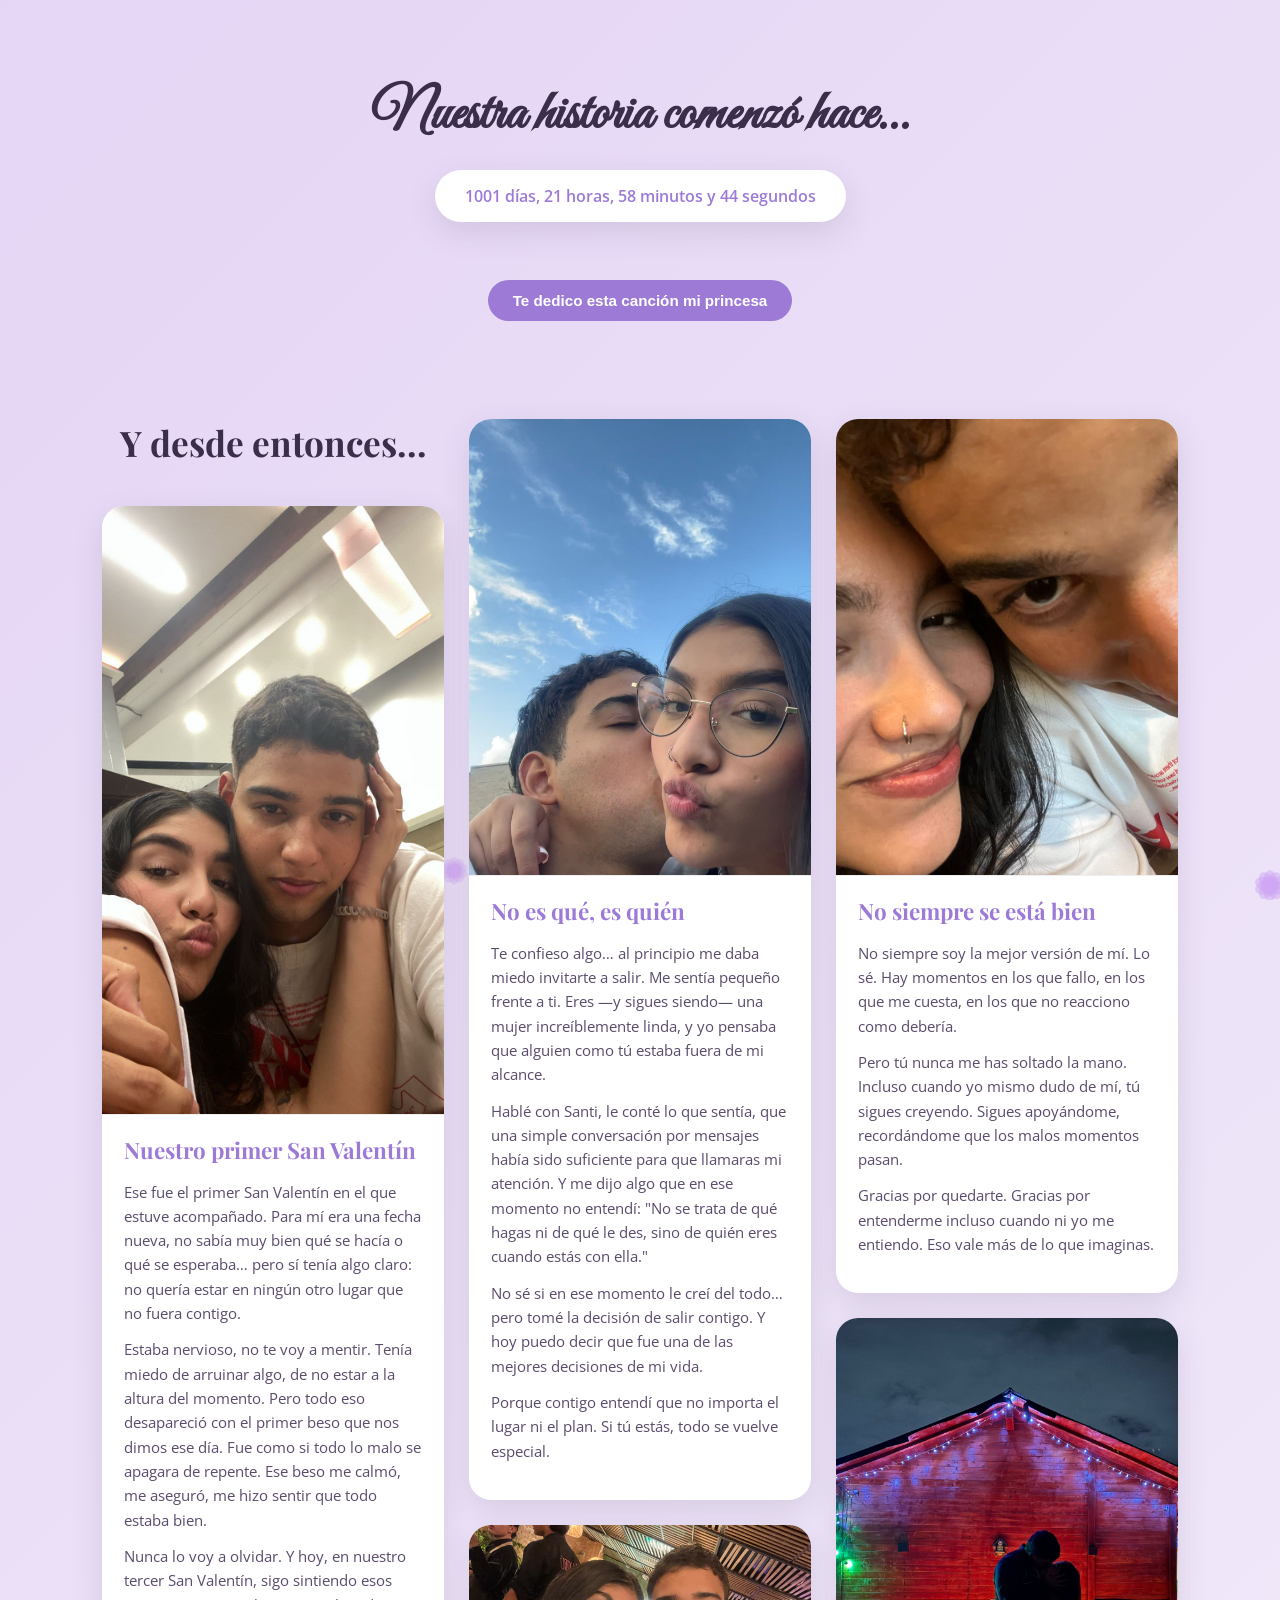
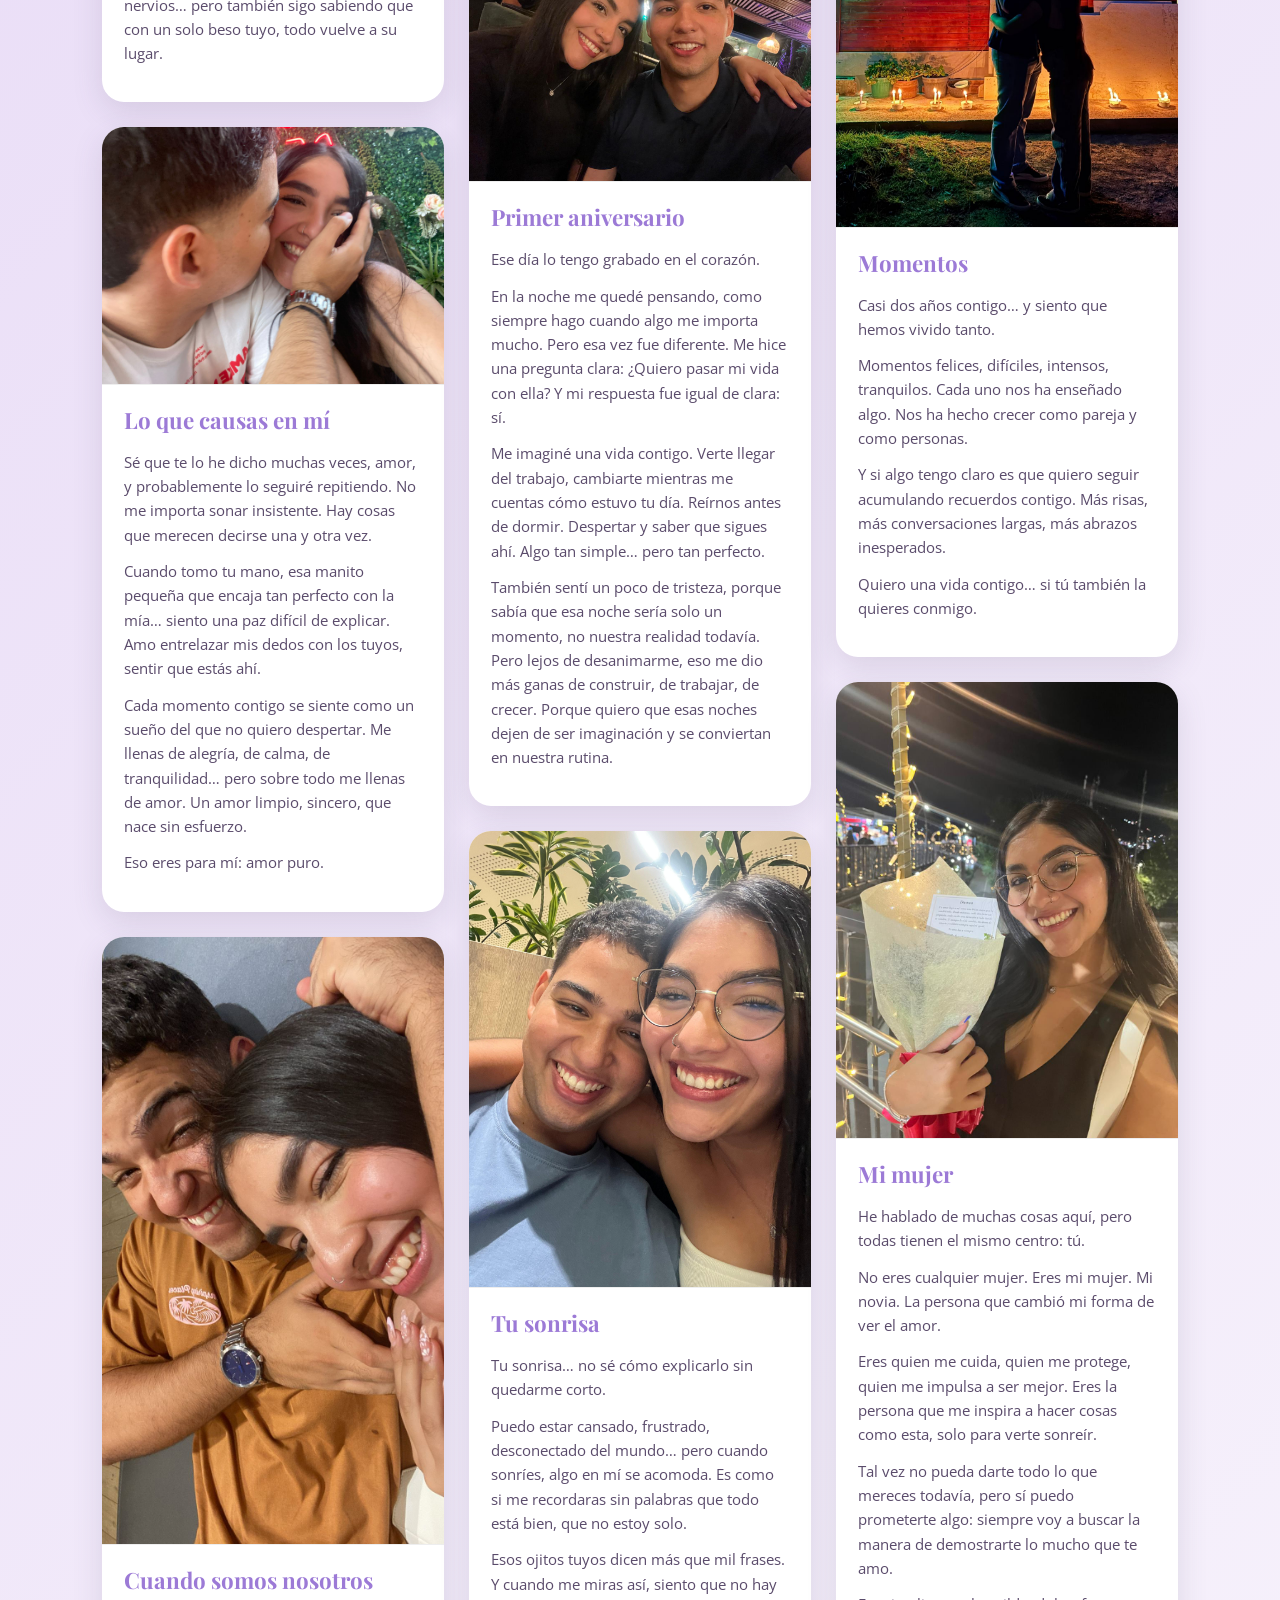
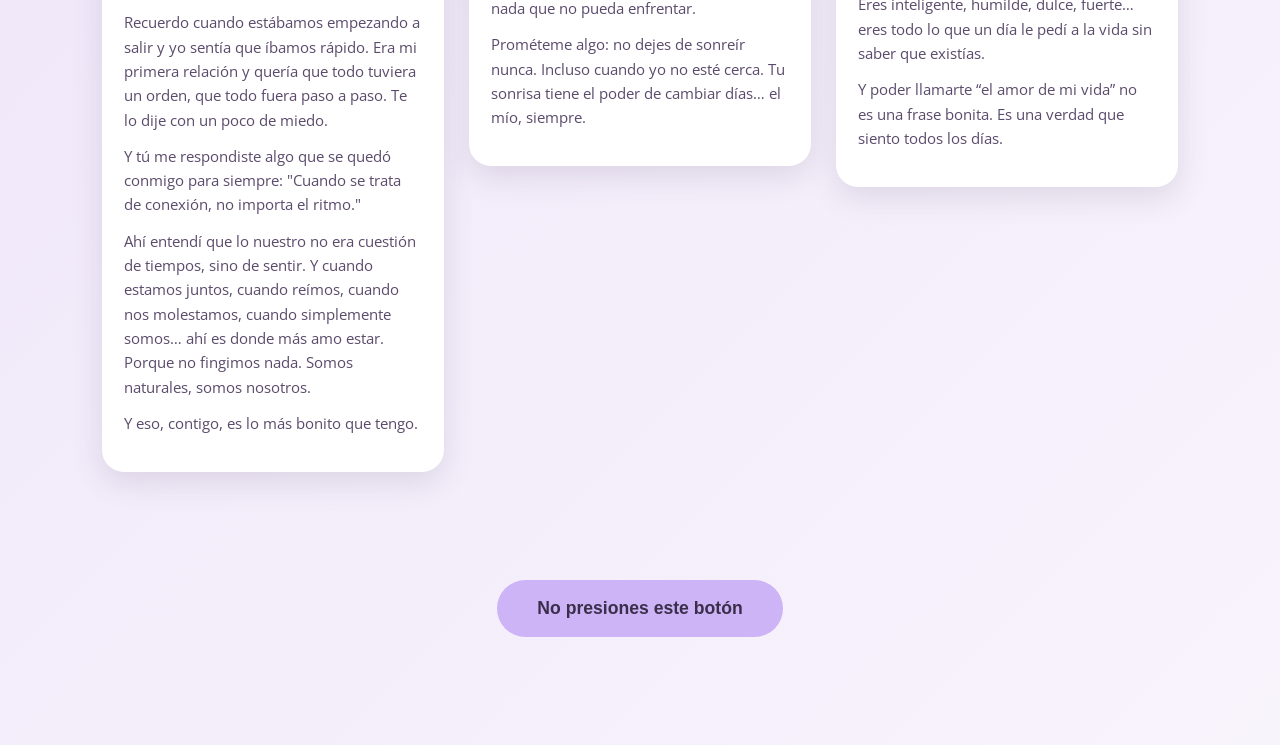
==== commit cd2e257d: "Fix HTML encoding issues in index.html" ====
--- a/index.html
+++ b/index.html
@@ -43,7 +43,14 @@
                 <div class="momento-texto">
                     <h3>Nuestro primer San Valentín</h3>
                     <p>
-                        Por primera vez estaba acompañado en una fecha que para mí era nueva; no tenía mucha idea de lo que se debía o no hacer. Algo era seguro, y no dejaba de rondar en mi mente: no quería estar en otra parte. Estaba un poco preocupado porque no quería echar a perder nada, pero todo eso se fue con el primer beso que nos dimos ese día. Todo iba de maravilla, todo fue tan lindo... un solo beso fue suficiente para calmar todo lo malo que sentía en mí. Nunca lo olvidaré. Hoy, en nuestro tercer San Valentín, aún estoy un poco nervioso, pero sigo con la certeza de que solo basta un beso para que todo se calme.
+Ese fue el primer San Valentín en el que estuve acompañado. Para mí era una fecha nueva, no sabía muy bien qué se hacía o qué se esperaba… pero sí tenía algo claro: no quería estar en ningún otro lugar que no fuera contigo.
+                    </p>
+                    <p>
+Estaba nervioso, no te voy a mentir. Tenía miedo de arruinar algo, de no estar a la altura del momento. Pero todo eso desapareció con el primer beso que nos dimos ese día. Fue como si todo lo malo se apagara de repente. Ese beso me calmó, me aseguró, me hizo sentir que todo estaba bien.
+                    </p>
+                    <p>
+Nunca lo voy a olvidar.
+Y hoy, en nuestro tercer San Valentín, sigo sintiendo esos nervios… pero también sigo sabiendo que con un solo beso tuyo, todo vuelve a su lugar.
                     </p>
                 </div>
             </article>
@@ -54,9 +61,18 @@
                     <img src="images/image2.jpg" alt="Lo que causas en mí">
                 </figure>
                 <div class="momento-texto">
-                    <h3>Lo que en mí causas</h3>
-                    <p>
-                        Sé que te lo he dicho en múltiples ocasiones, amor, y lamento ser tan reiterativo con esto, pero no me importa. Te lo diré tantas veces hasta que esas palabras se conviertan en un poema que perdure en la historia. Cuando tomo tu mano, esa manito tan pequeña y delicada, amo tomarla y que se entrelace con la mía. Cada momento que paso contigo es un sueño; me llenas de alegría, paz, tranquilidad y mil emociones bonitas, todas en un solo momento, construyendo un solo sentimiento: el amor. Eso causas en mí, amor puro y verdadero.
+                    <h3>Lo que causas en mí</h3>
+                    <p>
+Sé que te lo he dicho muchas veces, amor, y probablemente lo seguiré repitiendo. No me importa sonar insistente. Hay cosas que merecen decirse una y otra vez.
+                    </p>
+                    <p>
+Cuando tomo tu mano, esa manito pequeña que encaja tan perfecto con la mía… siento una paz difícil de explicar. Amo entrelazar mis dedos con los tuyos, sentir que estás ahí.
+                    </p>
+                    <p>
+Cada momento contigo se siente como un sueño del que no quiero despertar. Me llenas de alegría, de calma, de tranquilidad… pero sobre todo me llenas de amor. Un amor limpio, sincero, que nace sin esfuerzo.
+                    </p>
+                    <p>
+Eso eres para mí: amor puro.
                     </p>
                 </div>
             </article>
@@ -69,7 +85,17 @@
                 <div class="momento-texto">
                     <h3>Cuando somos nosotros</h3>
                     <p>
-                        Una vez me dijiste, cuando estábamos empezando a salir y justo sentía que íbamos un poco rápido (a pesar de que era mi primera relación y quería que todo tuviera un orden), algo que nunca olvidaré: "Cuando se trata de conexión, no importa el ritmo". Entendí lo que tú sentías por mí, y es en esos momentos donde reímos, donde nos molestamos, donde nos amamos y donde disfrutamos el uno del otro, donde realmente somos nosotros. Amo eso: la naturalidad del momento cuando estamos juntos y cómo nos dejamos llevar por este amor tan grande que nos tenemos.
+Recuerdo cuando estábamos empezando a salir y yo sentía que íbamos rápido. Era mi primera relación y quería que todo tuviera un orden, que todo fuera paso a paso. Te lo dije con un poco de miedo.
+                    </p>
+                    <p>
+Y tú me respondiste algo que se quedó conmigo para siempre:
+"Cuando se trata de conexión, no importa el ritmo."
+                    </p>
+                    <p>
+Ahí entendí que lo nuestro no era cuestión de tiempos, sino de sentir. Y cuando estamos juntos, cuando reímos, cuando nos molestamos, cuando simplemente somos… ahí es donde más amo estar. Porque no fingimos nada. Somos naturales, somos nosotros.
+                    </p>
+                    <p>
+Y eso, contigo, es lo más bonito que tengo.
                     </p>
                 </div>
             </article>
@@ -82,7 +108,17 @@
                 <div class="momento-texto">
                     <h3>No es qué, es quién</h3>
                     <p>
-                        Al principio me cohibía de dar el primer paso, de invitarte a salir. Primeramente me sentía poco, porque tú eras (y aún eres) una mujer muy linda; yo decía: "A esta chica no cualquier hombre la puede conquistar". Le dije a Santi lo que sentía, le comenté que en verdad quería conocer a esta chica que, con una simple conversación por texto, pudo llamar mi atención. Él me dijo: "Hermanito, no se trata de qué hagas, ni a dónde la lleves, ni qué le des; se trata de que, si es la mujer indicada, lo sabrás". Dije dentro de mí: "Este tipo está en las drogas". Sin embargo, tomé la decisión de salir contigo, una de las mejores decisiones de mi vida. Siempre me has confirmado que no importa dónde o el qué: si tú estás, todo es más lindo.
+Te confieso algo… al principio me daba miedo invitarte a salir. Me sentía pequeño frente a ti. Eres —y sigues siendo— una mujer increíblemente linda, y yo pensaba que alguien como tú estaba fuera de mi alcance.
+                    </p>
+                    <p>
+Hablé con Santi, le conté lo que sentía, que una simple conversación por mensajes había sido suficiente para que llamaras mi atención. Y me dijo algo que en ese momento no entendí:
+"No se trata de qué hagas ni de qué le des, sino de quién eres cuando estás con ella."
+                    </p>
+                    <p>
+No sé si en ese momento le creí del todo… pero tomé la decisión de salir contigo. Y hoy puedo decir que fue una de las mejores decisiones de mi vida.
+                    </p>
+                    <p>
+Porque contigo entendí que no importa el lugar ni el plan. Si tú estás, todo se vuelve especial.
                     </p>
                 </div>
             </article>
@@ -95,7 +131,18 @@
                 <div class="momento-texto">
                     <h3>Primer aniversario</h3>
                     <p>
-                        Fecha que llevo grabada en mi corazón. Nunca olvidaré esos días que pude compartir contigo. Llegada la noche, como siempre, pienso un poco, pero esa noche era especial. En un momento de meditación dije: "Sí, definitivamente sí; sí quiero pasar con esta mujer el resto de mi vida". Viéndola llegar de su trabajo, cambiándose en nuestro baño, preparando su rostro para dormir... todo esto mientras me cuenta cómo le fue en su día. Luego nos acostaríamos en nuestra cama y nos reiríamos hasta quedarnos dormidos. Despertar y que ella siga ahí... sí lo quiero. Por otra parte, me puse un poco triste porque sabía que esa noche iba a ser la única en mucho tiempo; por eso doy lo mejor de mí y lo intento. Trato de seguir construyendo mi vida para cuando lleguen esas noches con las que tanto medité aquel día.
+Ese día lo tengo grabado en el corazón.
+                    </p>
+                    <p>
+En la noche me quedé pensando, como siempre hago cuando algo me importa mucho. Pero esa vez fue diferente. Me hice una pregunta clara:
+¿Quiero pasar mi vida con ella?
+Y mi respuesta fue igual de clara: sí.
+                    </p>
+                    <p>
+Me imaginé una vida contigo. Verte llegar del trabajo, cambiarte mientras me cuentas cómo estuvo tu día. Reírnos antes de dormir. Despertar y saber que sigues ahí. Algo tan simple… pero tan perfecto.
+                    </p>
+                    <p>
+También sentí un poco de tristeza, porque sabía que esa noche sería solo un momento, no nuestra realidad todavía. Pero lejos de desanimarme, eso me dio más ganas de construir, de trabajar, de crecer. Porque quiero que esas noches dejen de ser imaginación y se conviertan en nuestra rutina.
                     </p>
                 </div>
             </article>
@@ -108,7 +155,17 @@
                 <div class="momento-texto">
                     <h3>Tu sonrisa</h3>
                     <p>
-                        ¿Qué te puedo decir? La amo. Amo cada parte, desde un extremo de la comisura hasta el otro. Te lo digo por experiencia y sé que lo sabes: puedo tener un día pesado, un fin de semana o una semana simplemente en la que no he estado al 100%, pero basta con ver esa sonrisa y esos ojitos que, aunque no me digan nada, me hacen entender que todo está bien. No hay nada que temer, tú estabas ahí para mí. Te pido, por favor, que no dejes jamás de sonreír; aunque yo no me encuentre presente, sonríe. Te aseguro que alegrarás la vida de alguna persona.
+Tu sonrisa… no sé cómo explicarlo sin quedarme corto.
+                    </p>
+                    <p>
+Puedo estar cansado, frustrado, desconectado del mundo… pero cuando sonríes, algo en mí se acomoda. Es como si me recordaras sin palabras que todo está bien, que no estoy solo.
+                    </p>
+                    <p>
+Esos ojitos tuyos dicen más que mil frases.
+Y cuando me miras así, siento que no hay nada que no pueda enfrentar.
+                    </p>
+                    <p>
+Prométeme algo: no dejes de sonreír nunca. Incluso cuando yo no esté cerca. Tu sonrisa tiene el poder de cambiar días… el mío, siempre.
                     </p>
                 </div>
             </article>
@@ -121,7 +178,13 @@
                 <div class="momento-texto">
                     <h3>No siempre se está bien</h3>
                     <p>
-                        Sé y soy consciente de que en ocasiones no soy la mejor persona. Es algo que he venido cambiando en mí. Sé que para muchas personas puedo llegar a ser alguien que no aporta mucho, pero tú nunca me has visto así. Por más difícil que sea la situación, tú sigues a mi lado, apoyándome, mostrándome que, si es un mal momento, tendrá su fin. Me has apoyado y dado aliento en situaciones que ni yo mismo puedo controlar. Gracias por siempre estar ahí para mí.
+No siempre soy la mejor versión de mí. Lo sé. Hay momentos en los que fallo, en los que me cuesta, en los que no reacciono como debería.
+                    </p>
+                    <p>
+Pero tú nunca me has soltado la mano. Incluso cuando yo mismo dudo de mí, tú sigues creyendo. Sigues apoyándome, recordándome que los malos momentos pasan.
+                    </p>
+                    <p>
+Gracias por quedarte. Gracias por entenderme incluso cuando ni yo me entiendo. Eso vale más de lo que imaginas.
                     </p>
                 </div>
             </article>
@@ -134,7 +197,16 @@
                 <div class="momento-texto">
                     <h3>Momentos</h3>
                     <p>
-                        Ya son casi dos años a tu lado. Hemos tenido todo tipo de momentos en los que hemos aprendido de todo; nos han formado como pareja y en el aspecto personal. Momentos que he amado con todo mi corazón, que le han dado sentido a esta relación y en los que espero seguir viviendo todo tipo de experiencias a tu lado. Planeo tener una vida contigo, si así me lo permites.
+Casi dos años contigo… y siento que hemos vivido tanto.
+                    </p>
+                    <p>
+Momentos felices, difíciles, intensos, tranquilos. Cada uno nos ha enseñado algo. Nos ha hecho crecer como pareja y como personas.
+                    </p>
+                    <p>
+Y si algo tengo claro es que quiero seguir acumulando recuerdos contigo. Más risas, más conversaciones largas, más abrazos inesperados.
+                    </p>
+                    <p>
+Quiero una vida contigo… si tú también la quieres conmigo.
                     </p>
                 </div>
             </article>
@@ -147,7 +219,23 @@
                 <div class="momento-texto">
                     <h3>Mi mujer</h3>
                     <p>
-                        He hablado de muchas cosas en esta web y en todas aparece una mujer. Bueno, no es cualquier mujer: ¡es mi mujerrr!, mi novia, la persona más increíble que he conocido. Una niña que me llena de amor y de felicidad, que me cuida, me protege, me ayuda y me apoya en todo lo que haga. Ella es el motivo por el cual he decidido hacer esta web, porque se merece todo lo lindo de este mundo. Aunque no pueda darle muchas cosas, siempre encontraré la forma de expresarle el amor tan grande que siento por ella. Es la niña más inteligente, humilde, respetuosa, amable y tierna que jamás haya conocido. Esa mujer es mi novia y estoy muy feliz de tenerla en mi vida y poder llamarla como lo que es: el amor de mi vida.
+He hablado de muchas cosas aquí, pero todas tienen el mismo centro: tú.
+                    </p>
+                    <p>
+No eres cualquier mujer. Eres mi mujer. Mi novia. La persona que cambió mi forma de ver el amor.
+                    </p>
+                    <p>
+Eres quien me cuida, quien me protege, quien me impulsa a ser mejor. Eres la persona que me inspira a hacer cosas como esta, solo para verte sonreír.
+                    </p>
+                    <p>
+Tal vez no pueda darte todo lo que mereces todavía, pero sí puedo prometerte algo: siempre voy a buscar la manera de demostrarte lo mucho que te amo.
+                    </p>
+                    <p>
+Eres inteligente, humilde, dulce, fuerte… eres todo lo que un día le pedí a la vida sin saber que existías.
+                    </p>
+                    <p>
+Y poder llamarte “el amor de mi vida” no es una frase bonita.
+Es una verdad que siento todos los días.
                     </p>
                 </div>
             </article>
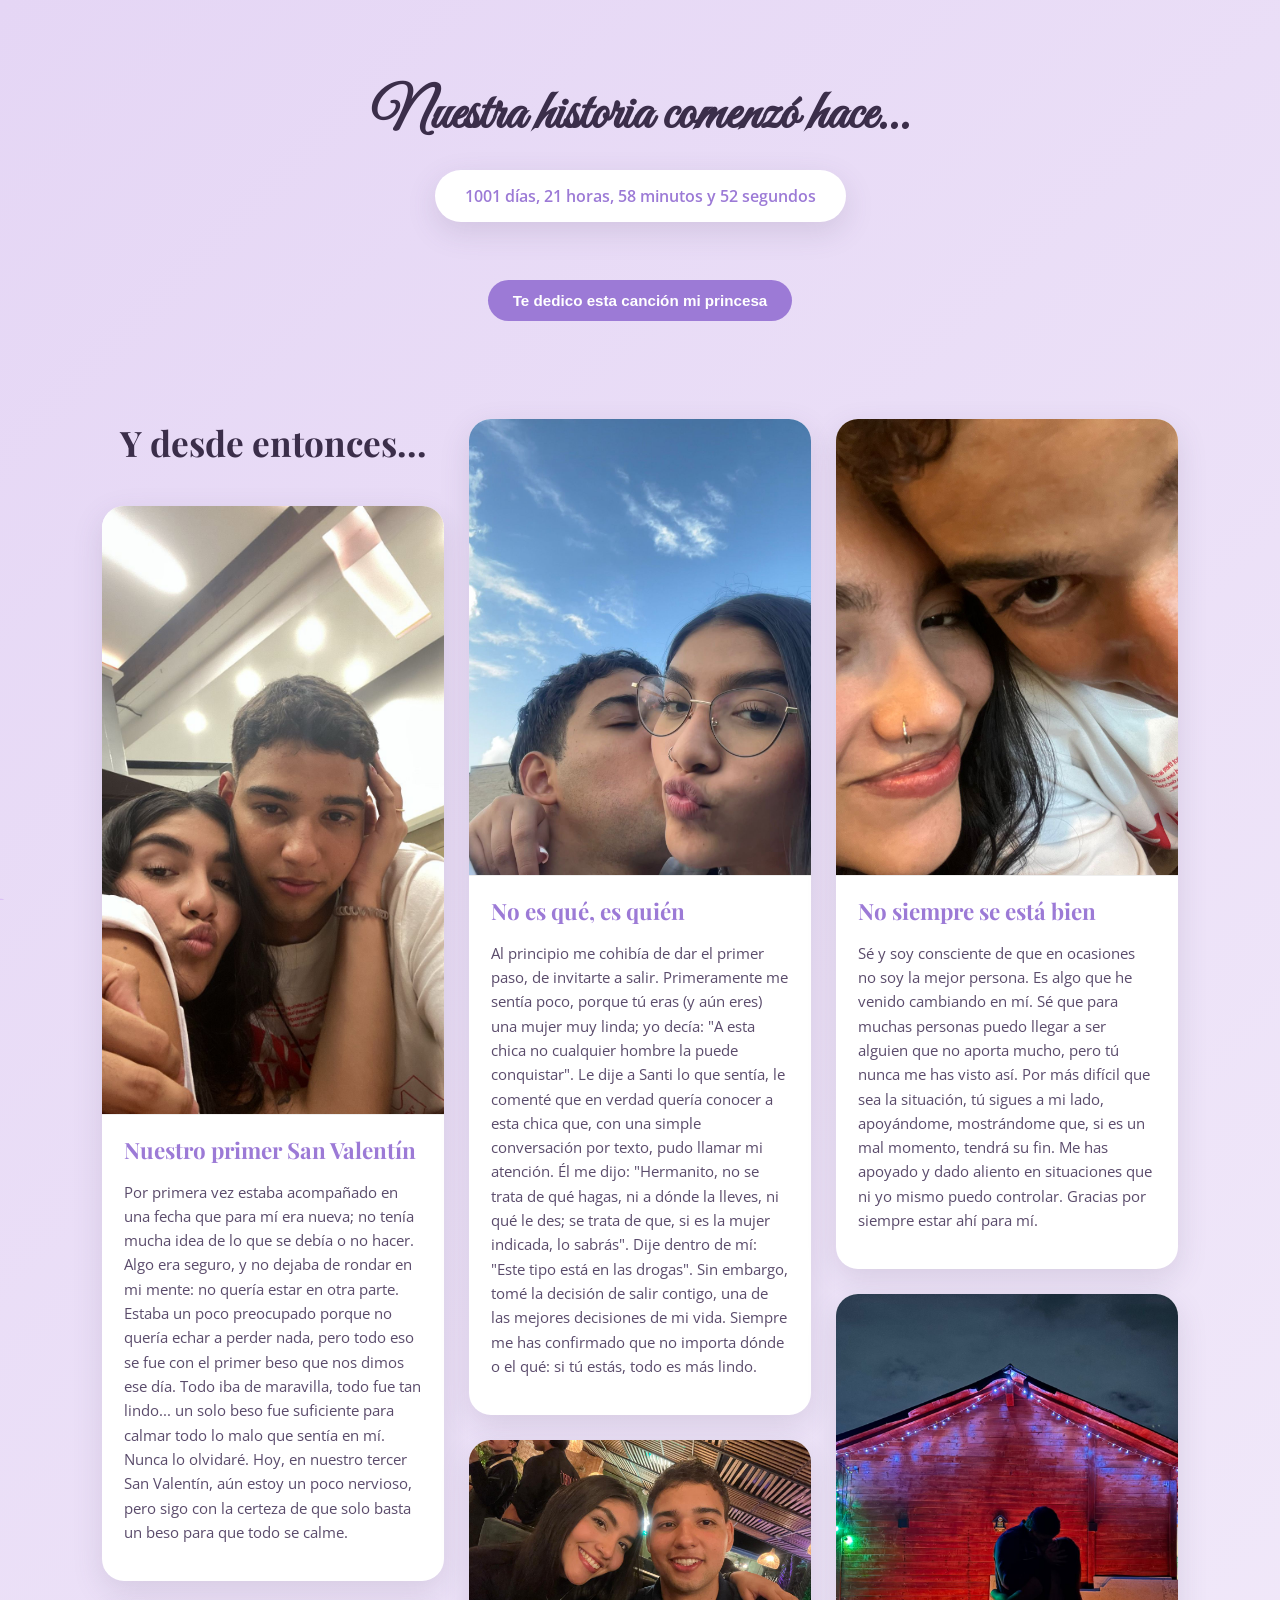
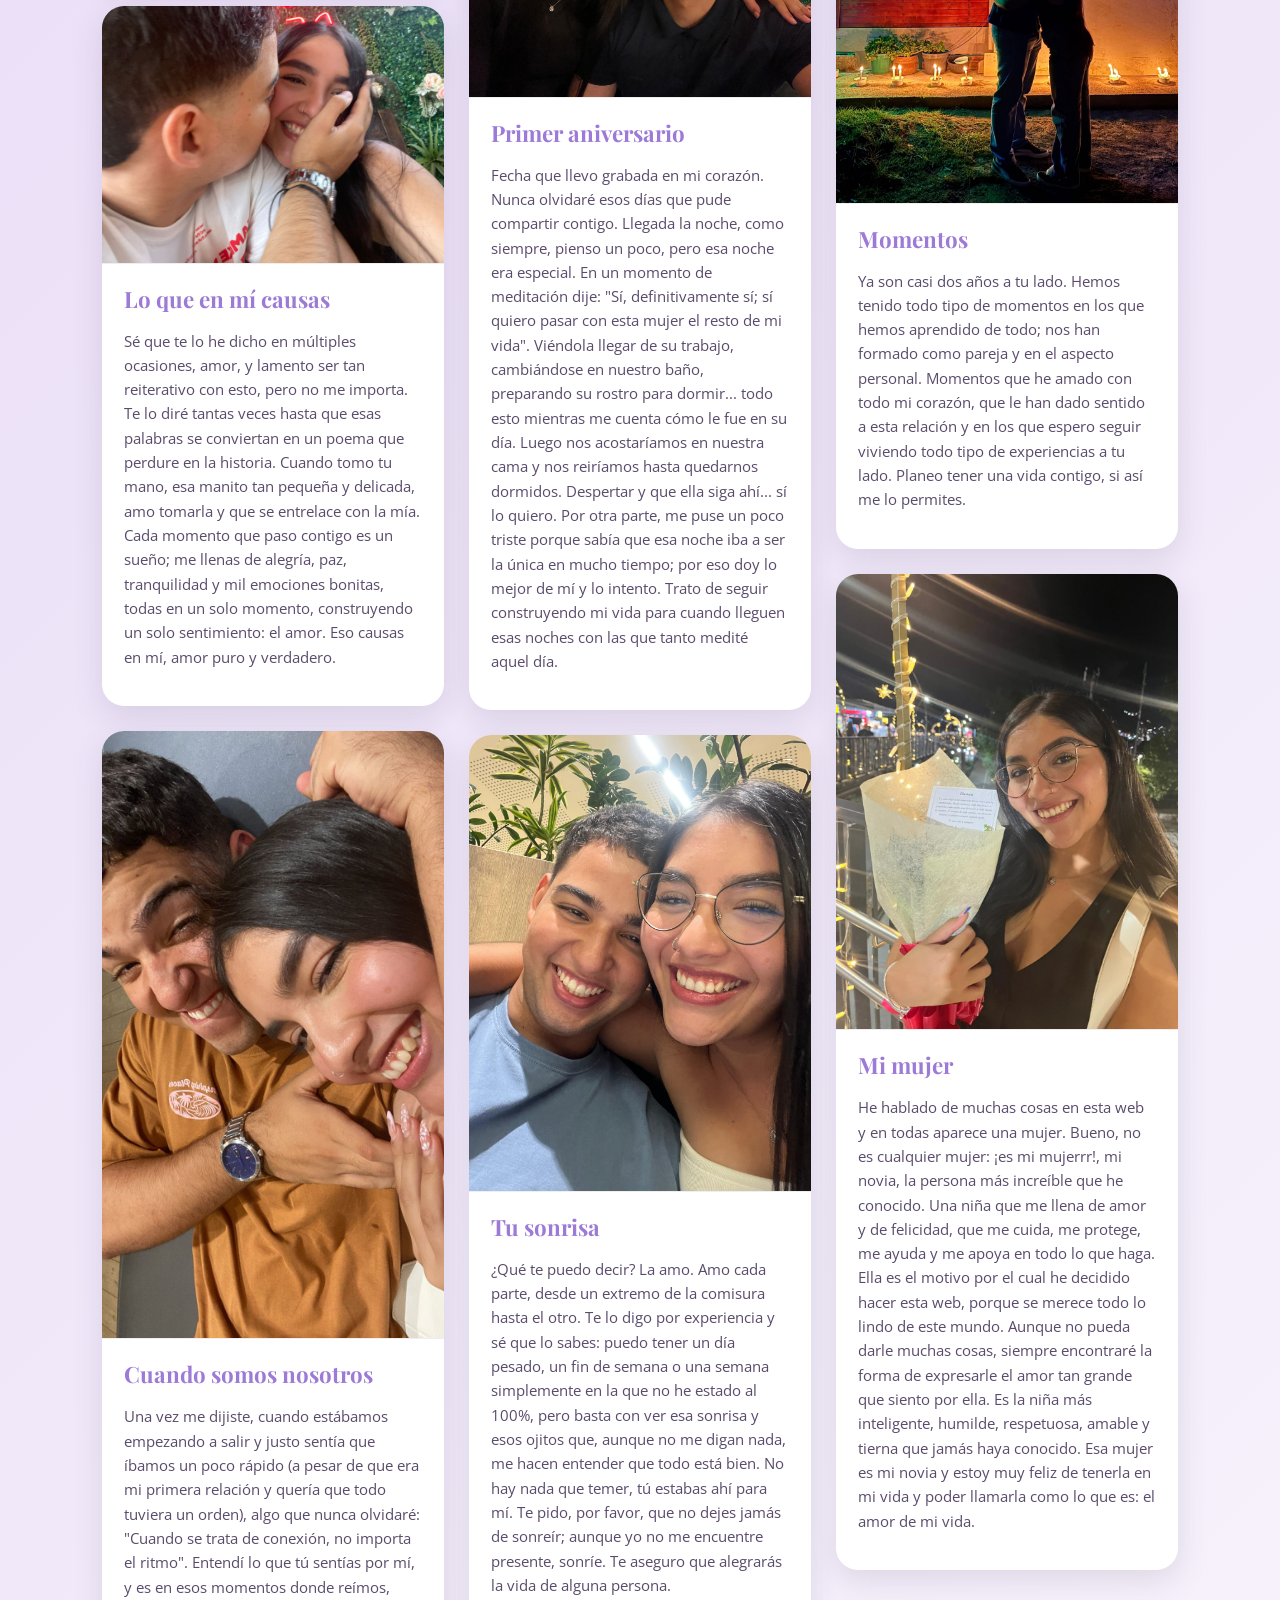
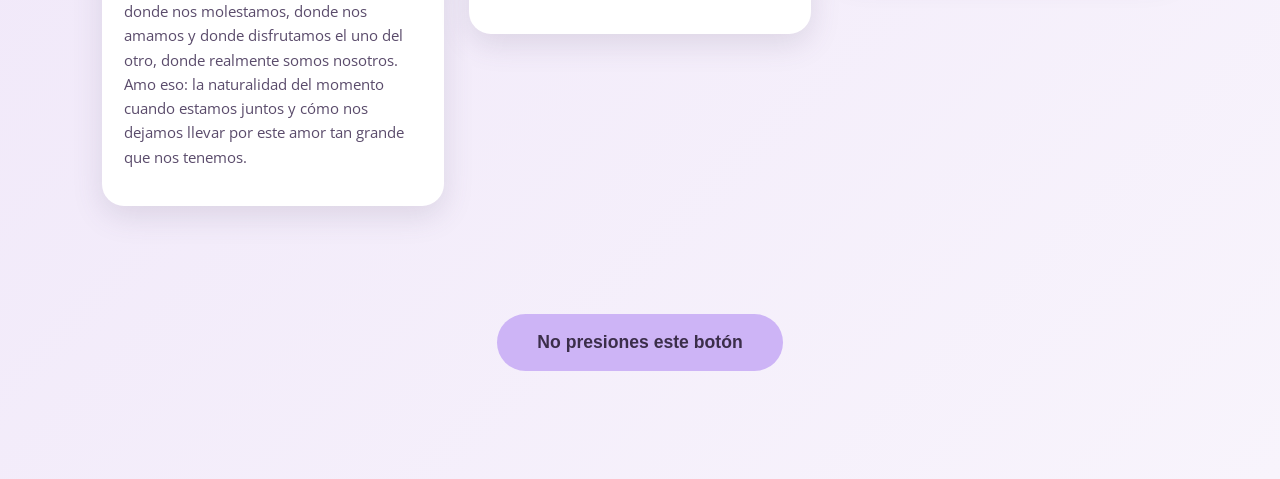
==== commit 18fc3414: "Fix HTML structure and content for Valentine's page" ====
--- a/index.html
+++ b/index.html
@@ -43,14 +43,7 @@
                 <div class="momento-texto">
                     <h3>Nuestro primer San Valentín</h3>
                     <p>
-Ese fue el primer San Valentín en el que estuve acompañado. Para mí era una fecha nueva, no sabía muy bien qué se hacía o qué se esperaba… pero sí tenía algo claro: no quería estar en ningún otro lugar que no fuera contigo.
-                    </p>
-                    <p>
-Estaba nervioso, no te voy a mentir. Tenía miedo de arruinar algo, de no estar a la altura del momento. Pero todo eso desapareció con el primer beso que nos dimos ese día. Fue como si todo lo malo se apagara de repente. Ese beso me calmó, me aseguró, me hizo sentir que todo estaba bien.
-                    </p>
-                    <p>
-Nunca lo voy a olvidar.
-Y hoy, en nuestro tercer San Valentín, sigo sintiendo esos nervios… pero también sigo sabiendo que con un solo beso tuyo, todo vuelve a su lugar.
+Por primera vez estaba acompañado en una fecha que para mí era nueva; no tenía mucha idea de lo que se debía o no hacer. Algo era seguro, y no dejaba de rondar en mi mente: no quería estar en otra parte. Estaba un poco preocupado porque no quería echar a perder nada, pero todo eso se fue con el primer beso que nos dimos ese día. Todo iba de maravilla, todo fue tan lindo... un solo beso fue suficiente para calmar todo lo malo que sentía en mí. Nunca lo olvidaré. Hoy, en nuestro tercer San Valentín, aún estoy un poco nervioso, pero sigo con la certeza de que solo basta un beso para que todo se calme.
                     </p>
                 </div>
             </article>
@@ -61,18 +54,9 @@
                     <img src="images/image2.jpg" alt="Lo que causas en mí">
                 </figure>
                 <div class="momento-texto">
-                    <h3>Lo que causas en mí</h3>
-                    <p>
-Sé que te lo he dicho muchas veces, amor, y probablemente lo seguiré repitiendo. No me importa sonar insistente. Hay cosas que merecen decirse una y otra vez.
-                    </p>
-                    <p>
-Cuando tomo tu mano, esa manito pequeña que encaja tan perfecto con la mía… siento una paz difícil de explicar. Amo entrelazar mis dedos con los tuyos, sentir que estás ahí.
-                    </p>
-                    <p>
-Cada momento contigo se siente como un sueño del que no quiero despertar. Me llenas de alegría, de calma, de tranquilidad… pero sobre todo me llenas de amor. Un amor limpio, sincero, que nace sin esfuerzo.
-                    </p>
-                    <p>
-Eso eres para mí: amor puro.
+                    <h3>Lo que en mí causas</h3>
+                    <p>
+Sé que te lo he dicho en múltiples ocasiones, amor, y lamento ser tan reiterativo con esto, pero no me importa. Te lo diré tantas veces hasta que esas palabras se conviertan en un poema que perdure en la historia. Cuando tomo tu mano, esa manito tan pequeña y delicada, amo tomarla y que se entrelace con la mía. Cada momento que paso contigo es un sueño; me llenas de alegría, paz, tranquilidad y mil emociones bonitas, todas en un solo momento, construyendo un solo sentimiento: el amor. Eso causas en mí, amor puro y verdadero.
                     </p>
                 </div>
             </article>
@@ -85,17 +69,7 @@
                 <div class="momento-texto">
                     <h3>Cuando somos nosotros</h3>
                     <p>
-Recuerdo cuando estábamos empezando a salir y yo sentía que íbamos rápido. Era mi primera relación y quería que todo tuviera un orden, que todo fuera paso a paso. Te lo dije con un poco de miedo.
-                    </p>
-                    <p>
-Y tú me respondiste algo que se quedó conmigo para siempre:
-"Cuando se trata de conexión, no importa el ritmo."
-                    </p>
-                    <p>
-Ahí entendí que lo nuestro no era cuestión de tiempos, sino de sentir. Y cuando estamos juntos, cuando reímos, cuando nos molestamos, cuando simplemente somos… ahí es donde más amo estar. Porque no fingimos nada. Somos naturales, somos nosotros.
-                    </p>
-                    <p>
-Y eso, contigo, es lo más bonito que tengo.
+Una vez me dijiste, cuando estábamos empezando a salir y justo sentía que íbamos un poco rápido (a pesar de que era mi primera relación y quería que todo tuviera un orden), algo que nunca olvidaré: "Cuando se trata de conexión, no importa el ritmo". Entendí lo que tú sentías por mí, y es en esos momentos donde reímos, donde nos molestamos, donde nos amamos y donde disfrutamos el uno del otro, donde realmente somos nosotros. Amo eso: la naturalidad del momento cuando estamos juntos y cómo nos dejamos llevar por este amor tan grande que nos tenemos.
                     </p>
                 </div>
             </article>
@@ -108,17 +82,7 @@
                 <div class="momento-texto">
                     <h3>No es qué, es quién</h3>
                     <p>
-Te confieso algo… al principio me daba miedo invitarte a salir. Me sentía pequeño frente a ti. Eres —y sigues siendo— una mujer increíblemente linda, y yo pensaba que alguien como tú estaba fuera de mi alcance.
-                    </p>
-                    <p>
-Hablé con Santi, le conté lo que sentía, que una simple conversación por mensajes había sido suficiente para que llamaras mi atención. Y me dijo algo que en ese momento no entendí:
-"No se trata de qué hagas ni de qué le des, sino de quién eres cuando estás con ella."
-                    </p>
-                    <p>
-No sé si en ese momento le creí del todo… pero tomé la decisión de salir contigo. Y hoy puedo decir que fue una de las mejores decisiones de mi vida.
-                    </p>
-                    <p>
-Porque contigo entendí que no importa el lugar ni el plan. Si tú estás, todo se vuelve especial.
+Al principio me cohibía de dar el primer paso, de invitarte a salir. Primeramente me sentía poco, porque tú eras (y aún eres) una mujer muy linda; yo decía: "A esta chica no cualquier hombre la puede conquistar". Le dije a Santi lo que sentía, le comenté que en verdad quería conocer a esta chica que, con una simple conversación por texto, pudo llamar mi atención. Él me dijo: "Hermanito, no se trata de qué hagas, ni a dónde la lleves, ni qué le des; se trata de que, si es la mujer indicada, lo sabrás". Dije dentro de mí: "Este tipo está en las drogas". Sin embargo, tomé la decisión de salir contigo, una de las mejores decisiones de mi vida. Siempre me has confirmado que no importa dónde o el qué: si tú estás, todo es más lindo.
                     </p>
                 </div>
             </article>
@@ -131,18 +95,7 @@
                 <div class="momento-texto">
                     <h3>Primer aniversario</h3>
                     <p>
-Ese día lo tengo grabado en el corazón.
-                    </p>
-                    <p>
-En la noche me quedé pensando, como siempre hago cuando algo me importa mucho. Pero esa vez fue diferente. Me hice una pregunta clara:
-¿Quiero pasar mi vida con ella?
-Y mi respuesta fue igual de clara: sí.
-                    </p>
-                    <p>
-Me imaginé una vida contigo. Verte llegar del trabajo, cambiarte mientras me cuentas cómo estuvo tu día. Reírnos antes de dormir. Despertar y saber que sigues ahí. Algo tan simple… pero tan perfecto.
-                    </p>
-                    <p>
-También sentí un poco de tristeza, porque sabía que esa noche sería solo un momento, no nuestra realidad todavía. Pero lejos de desanimarme, eso me dio más ganas de construir, de trabajar, de crecer. Porque quiero que esas noches dejen de ser imaginación y se conviertan en nuestra rutina.
+Fecha que llevo grabada en mi corazón. Nunca olvidaré esos días que pude compartir contigo. Llegada la noche, como siempre, pienso un poco, pero esa noche era especial. En un momento de meditación dije: "Sí, definitivamente sí; sí quiero pasar con esta mujer el resto de mi vida". Viéndola llegar de su trabajo, cambiándose en nuestro baño, preparando su rostro para dormir... todo esto mientras me cuenta cómo le fue en su día. Luego nos acostaríamos en nuestra cama y nos reiríamos hasta quedarnos dormidos. Despertar y que ella siga ahí... sí lo quiero. Por otra parte, me puse un poco triste porque sabía que esa noche iba a ser la única en mucho tiempo; por eso doy lo mejor de mí y lo intento. Trato de seguir construyendo mi vida para cuando lleguen esas noches con las que tanto medité aquel día.
                     </p>
                 </div>
             </article>
@@ -155,17 +108,7 @@
                 <div class="momento-texto">
                     <h3>Tu sonrisa</h3>
                     <p>
-Tu sonrisa… no sé cómo explicarlo sin quedarme corto.
-                    </p>
-                    <p>
-Puedo estar cansado, frustrado, desconectado del mundo… pero cuando sonríes, algo en mí se acomoda. Es como si me recordaras sin palabras que todo está bien, que no estoy solo.
-                    </p>
-                    <p>
-Esos ojitos tuyos dicen más que mil frases.
-Y cuando me miras así, siento que no hay nada que no pueda enfrentar.
-                    </p>
-                    <p>
-Prométeme algo: no dejes de sonreír nunca. Incluso cuando yo no esté cerca. Tu sonrisa tiene el poder de cambiar días… el mío, siempre.
+¿Qué te puedo decir? La amo. Amo cada parte, desde un extremo de la comisura hasta el otro. Te lo digo por experiencia y sé que lo sabes: puedo tener un día pesado, un fin de semana o una semana simplemente en la que no he estado al 100%, pero basta con ver esa sonrisa y esos ojitos que, aunque no me digan nada, me hacen entender que todo está bien. No hay nada que temer, tú estabas ahí para mí. Te pido, por favor, que no dejes jamás de sonreír; aunque yo no me encuentre presente, sonríe. Te aseguro que alegrarás la vida de alguna persona.
                     </p>
                 </div>
             </article>
@@ -178,13 +121,7 @@
                 <div class="momento-texto">
                     <h3>No siempre se está bien</h3>
                     <p>
-No siempre soy la mejor versión de mí. Lo sé. Hay momentos en los que fallo, en los que me cuesta, en los que no reacciono como debería.
-                    </p>
-                    <p>
-Pero tú nunca me has soltado la mano. Incluso cuando yo mismo dudo de mí, tú sigues creyendo. Sigues apoyándome, recordándome que los malos momentos pasan.
-                    </p>
-                    <p>
-Gracias por quedarte. Gracias por entenderme incluso cuando ni yo me entiendo. Eso vale más de lo que imaginas.
+Sé y soy consciente de que en ocasiones no soy la mejor persona. Es algo que he venido cambiando en mí. Sé que para muchas personas puedo llegar a ser alguien que no aporta mucho, pero tú nunca me has visto así. Por más difícil que sea la situación, tú sigues a mi lado, apoyándome, mostrándome que, si es un mal momento, tendrá su fin. Me has apoyado y dado aliento en situaciones que ni yo mismo puedo controlar. Gracias por siempre estar ahí para mí.
                     </p>
                 </div>
             </article>
@@ -197,16 +134,7 @@
                 <div class="momento-texto">
                     <h3>Momentos</h3>
                     <p>
-Casi dos años contigo… y siento que hemos vivido tanto.
-                    </p>
-                    <p>
-Momentos felices, difíciles, intensos, tranquilos. Cada uno nos ha enseñado algo. Nos ha hecho crecer como pareja y como personas.
-                    </p>
-                    <p>
-Y si algo tengo claro es que quiero seguir acumulando recuerdos contigo. Más risas, más conversaciones largas, más abrazos inesperados.
-                    </p>
-                    <p>
-Quiero una vida contigo… si tú también la quieres conmigo.
+Ya son casi dos años a tu lado. Hemos tenido todo tipo de momentos en los que hemos aprendido de todo; nos han formado como pareja y en el aspecto personal. Momentos que he amado con todo mi corazón, que le han dado sentido a esta relación y en los que espero seguir viviendo todo tipo de experiencias a tu lado. Planeo tener una vida contigo, si así me lo permites.
                     </p>
                 </div>
             </article>
@@ -219,23 +147,7 @@
                 <div class="momento-texto">
                     <h3>Mi mujer</h3>
                     <p>
-He hablado de muchas cosas aquí, pero todas tienen el mismo centro: tú.
-                    </p>
-                    <p>
-No eres cualquier mujer. Eres mi mujer. Mi novia. La persona que cambió mi forma de ver el amor.
-                    </p>
-                    <p>
-Eres quien me cuida, quien me protege, quien me impulsa a ser mejor. Eres la persona que me inspira a hacer cosas como esta, solo para verte sonreír.
-                    </p>
-                    <p>
-Tal vez no pueda darte todo lo que mereces todavía, pero sí puedo prometerte algo: siempre voy a buscar la manera de demostrarte lo mucho que te amo.
-                    </p>
-                    <p>
-Eres inteligente, humilde, dulce, fuerte… eres todo lo que un día le pedí a la vida sin saber que existías.
-                    </p>
-                    <p>
-Y poder llamarte “el amor de mi vida” no es una frase bonita.
-Es una verdad que siento todos los días.
+He hablado de muchas cosas en esta web y en todas aparece una mujer. Bueno, no es cualquier mujer: ¡es mi mujerrr!, mi novia, la persona más increíble que he conocido. Una niña que me llena de amor y de felicidad, que me cuida, me protege, me ayuda y me apoya en todo lo que haga. Ella es el motivo por el cual he decidido hacer esta web, porque se merece todo lo lindo de este mundo. Aunque no pueda darle muchas cosas, siempre encontraré la forma de expresarle el amor tan grande que siento por ella. Es la niña más inteligente, humilde, respetuosa, amable y tierna que jamás haya conocido. Esa mujer es mi novia y estoy muy feliz de tenerla en mi vida y poder llamarla como lo que es: el amor de mi vida.
                     </p>
                 </div>
             </article>
@@ -302,3 +214,4 @@
 <script src="script.js"></script>
 </body>
 </html>
+
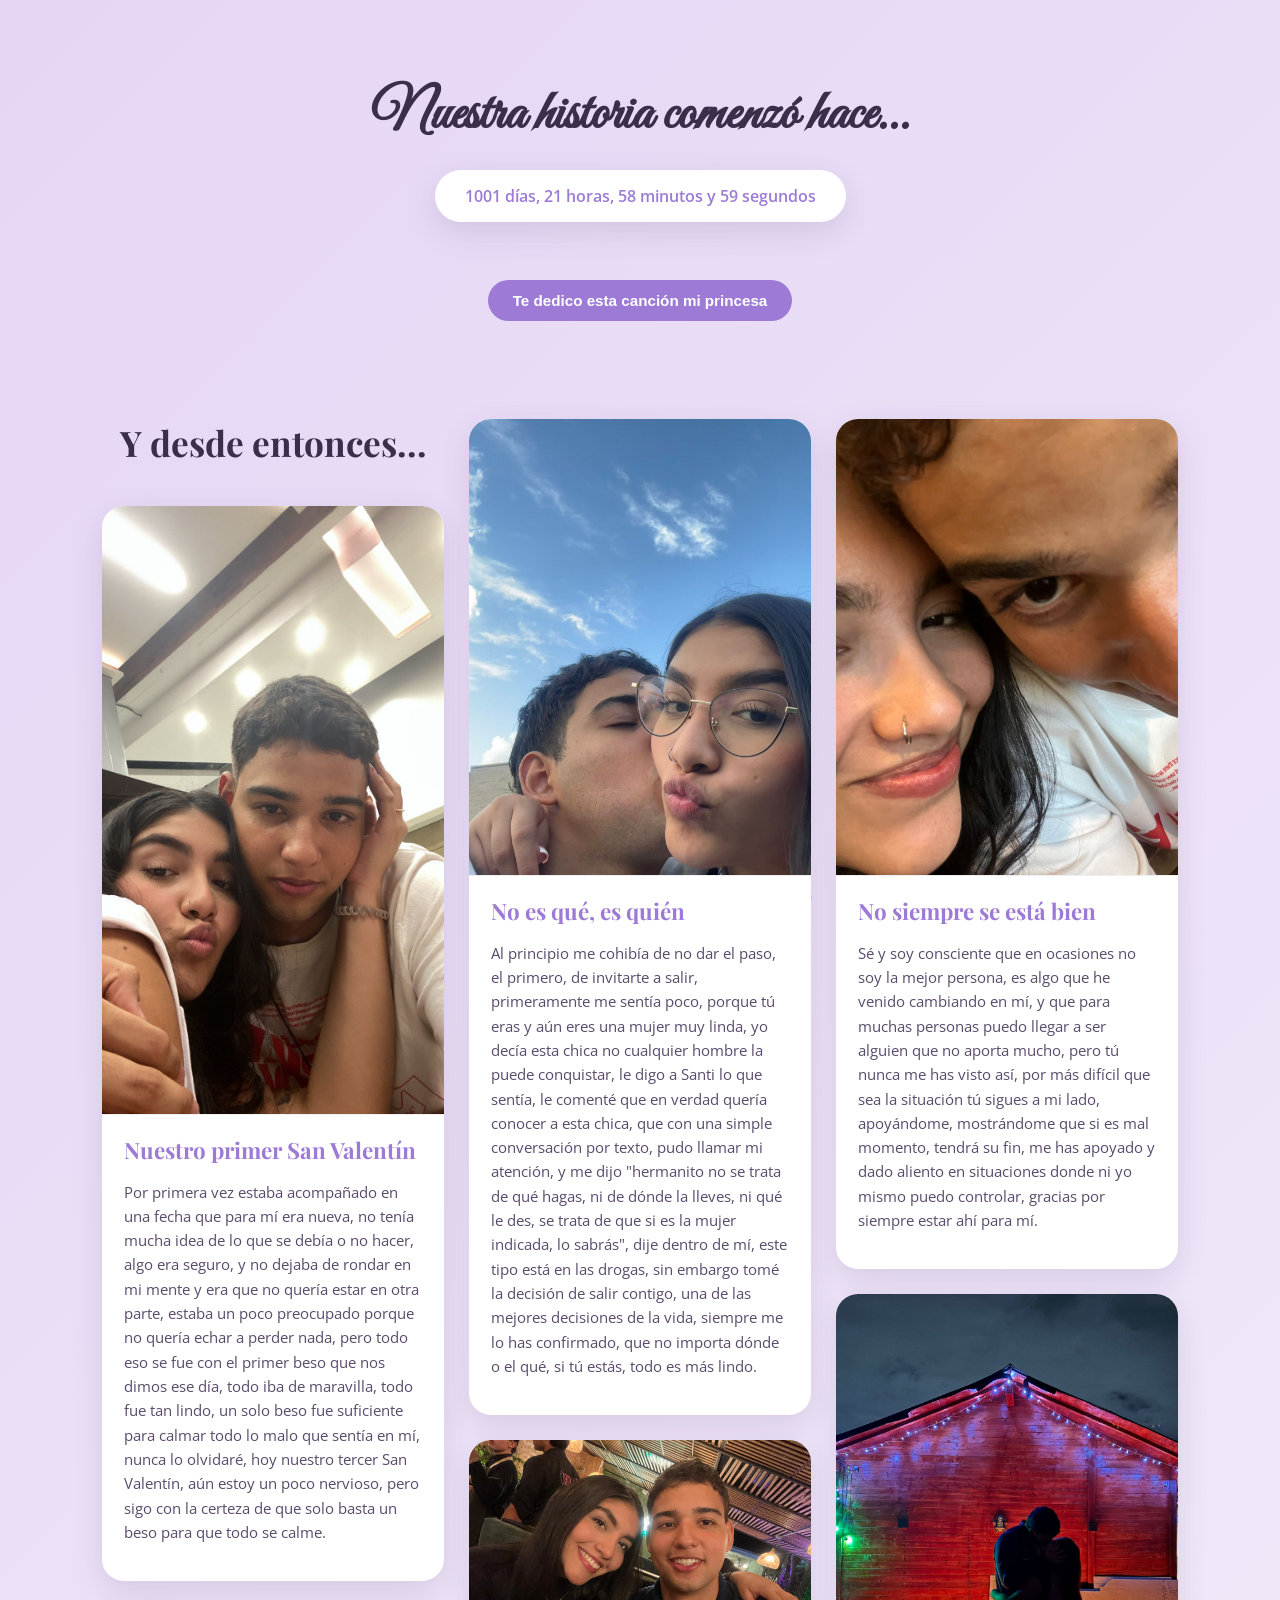
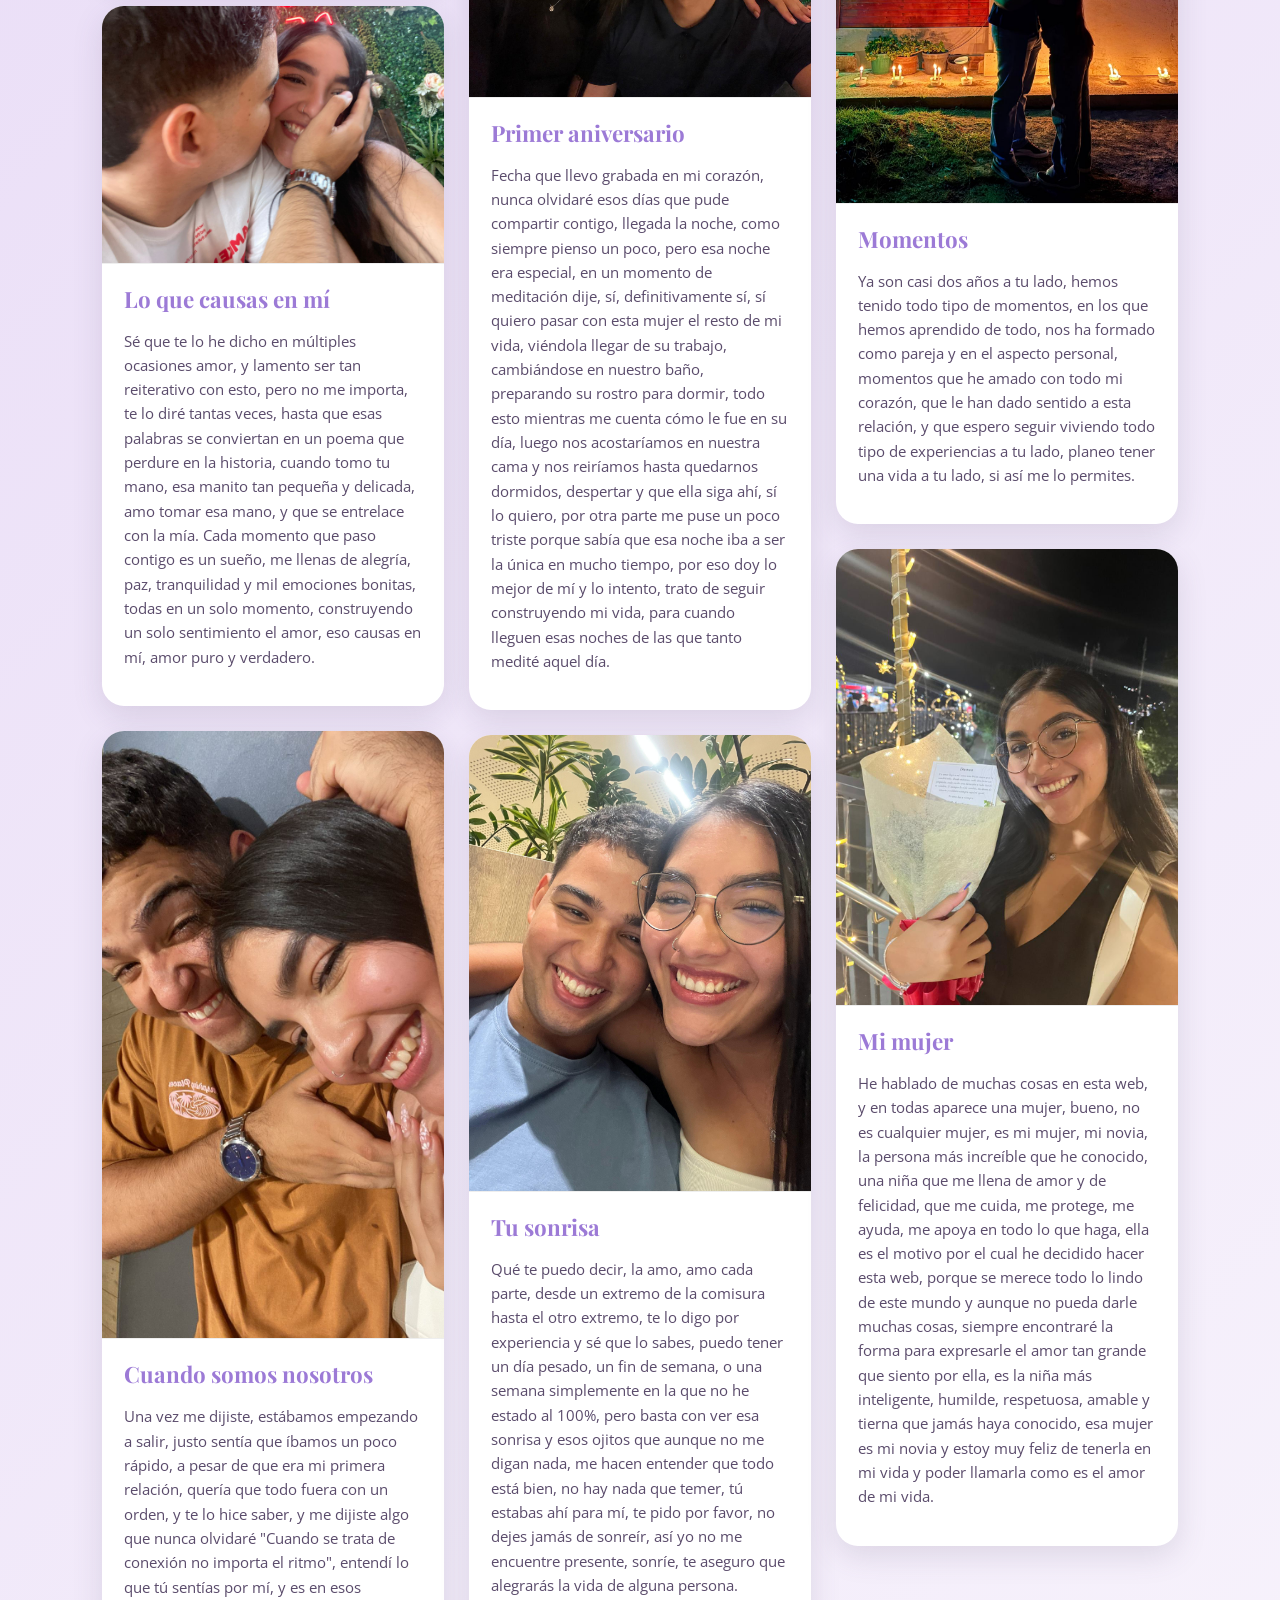
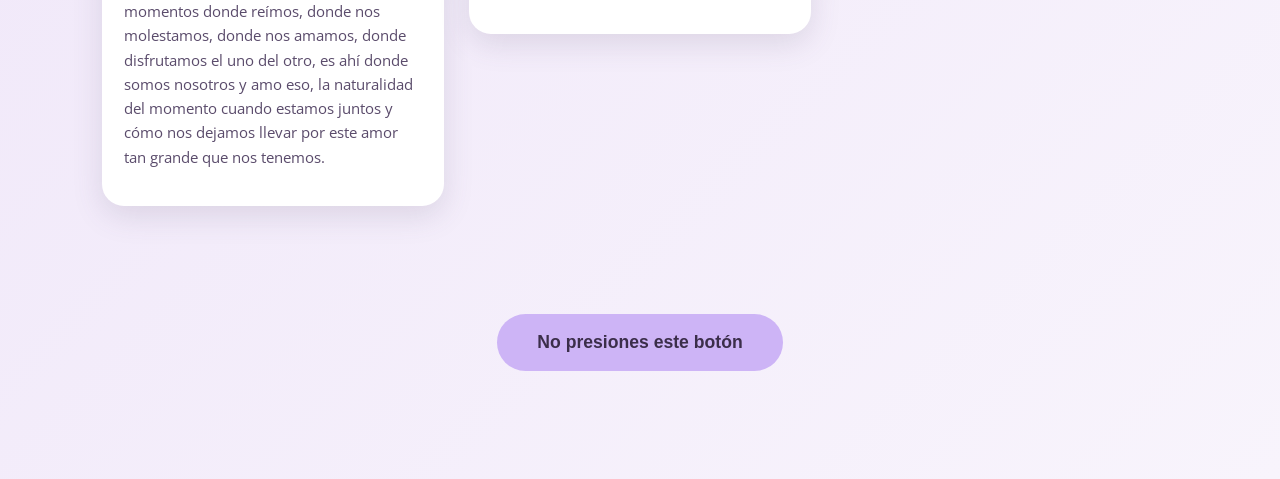
==== commit 287caf36: "Fix HTML encoding issues in index.html" ====
--- a/index.html
+++ b/index.html
@@ -43,7 +43,7 @@
                 <div class="momento-texto">
                     <h3>Nuestro primer San Valentín</h3>
                     <p>
-Por primera vez estaba acompañado en una fecha que para mí era nueva; no tenía mucha idea de lo que se debía o no hacer. Algo era seguro, y no dejaba de rondar en mi mente: no quería estar en otra parte. Estaba un poco preocupado porque no quería echar a perder nada, pero todo eso se fue con el primer beso que nos dimos ese día. Todo iba de maravilla, todo fue tan lindo... un solo beso fue suficiente para calmar todo lo malo que sentía en mí. Nunca lo olvidaré. Hoy, en nuestro tercer San Valentín, aún estoy un poco nervioso, pero sigo con la certeza de que solo basta un beso para que todo se calme.
+Por primera vez estaba acompañado en una fecha que para mí era nueva, no tenía mucha idea de lo que se debía o no hacer, algo era seguro, y no dejaba de rondar en mi mente y era que no quería estar en otra parte, estaba un poco preocupado porque no quería echar a perder nada, pero todo eso se fue con el primer beso que nos dimos ese día, todo iba de maravilla, todo fue tan lindo, un solo beso fue suficiente para calmar todo lo malo que sentía en mí, nunca lo olvidaré, hoy nuestro tercer San Valentín, aún estoy un poco nervioso, pero sigo con la certeza de que solo basta un beso para que todo se calme.
                     </p>
                 </div>
             </article>
@@ -54,9 +54,9 @@
                     <img src="images/image2.jpg" alt="Lo que causas en mí">
                 </figure>
                 <div class="momento-texto">
-                    <h3>Lo que en mí causas</h3>
-                    <p>
-Sé que te lo he dicho en múltiples ocasiones, amor, y lamento ser tan reiterativo con esto, pero no me importa. Te lo diré tantas veces hasta que esas palabras se conviertan en un poema que perdure en la historia. Cuando tomo tu mano, esa manito tan pequeña y delicada, amo tomarla y que se entrelace con la mía. Cada momento que paso contigo es un sueño; me llenas de alegría, paz, tranquilidad y mil emociones bonitas, todas en un solo momento, construyendo un solo sentimiento: el amor. Eso causas en mí, amor puro y verdadero.
+                    <h3>Lo que causas en mí</h3>
+                    <p>
+Sé que te lo he dicho en múltiples ocasiones amor, y lamento ser tan reiterativo con esto, pero no me importa, te lo diré tantas veces, hasta que esas palabras se conviertan en un poema que perdure en la historia, cuando tomo tu mano, esa manito tan pequeña y delicada, amo tomar esa mano, y que se entrelace con la mía. Cada momento que paso contigo es un sueño, me llenas de alegría, paz, tranquilidad y mil emociones bonitas, todas en un solo momento, construyendo un solo sentimiento el amor, eso causas en mí, amor puro y verdadero.
                     </p>
                 </div>
             </article>
@@ -69,7 +69,7 @@
                 <div class="momento-texto">
                     <h3>Cuando somos nosotros</h3>
                     <p>
-Una vez me dijiste, cuando estábamos empezando a salir y justo sentía que íbamos un poco rápido (a pesar de que era mi primera relación y quería que todo tuviera un orden), algo que nunca olvidaré: "Cuando se trata de conexión, no importa el ritmo". Entendí lo que tú sentías por mí, y es en esos momentos donde reímos, donde nos molestamos, donde nos amamos y donde disfrutamos el uno del otro, donde realmente somos nosotros. Amo eso: la naturalidad del momento cuando estamos juntos y cómo nos dejamos llevar por este amor tan grande que nos tenemos.
+Una vez me dijiste, estábamos empezando a salir, justo sentía que íbamos un poco rápido, a pesar de que era mi primera relación, quería que todo fuera con un orden, y te lo hice saber, y me dijiste algo que nunca olvidaré "Cuando se trata de conexión no importa el ritmo", entendí lo que tú sentías por mí, y es en esos momentos donde reímos, donde nos molestamos, donde nos amamos, donde disfrutamos el uno del otro, es ahí donde somos nosotros y amo eso, la naturalidad del momento cuando estamos juntos y cómo nos dejamos llevar por este amor tan grande que nos tenemos.
                     </p>
                 </div>
             </article>
@@ -82,7 +82,7 @@
                 <div class="momento-texto">
                     <h3>No es qué, es quién</h3>
                     <p>
-Al principio me cohibía de dar el primer paso, de invitarte a salir. Primeramente me sentía poco, porque tú eras (y aún eres) una mujer muy linda; yo decía: "A esta chica no cualquier hombre la puede conquistar". Le dije a Santi lo que sentía, le comenté que en verdad quería conocer a esta chica que, con una simple conversación por texto, pudo llamar mi atención. Él me dijo: "Hermanito, no se trata de qué hagas, ni a dónde la lleves, ni qué le des; se trata de que, si es la mujer indicada, lo sabrás". Dije dentro de mí: "Este tipo está en las drogas". Sin embargo, tomé la decisión de salir contigo, una de las mejores decisiones de mi vida. Siempre me has confirmado que no importa dónde o el qué: si tú estás, todo es más lindo.
+Al principio me cohibía de no dar el paso, el primero, de invitarte a salir, primeramente me sentía poco, porque tú eras y aún eres una mujer muy linda, yo decía esta chica no cualquier hombre la puede conquistar, le digo a Santi lo que sentía, le comenté que en verdad quería conocer a esta chica, que con una simple conversación por texto, pudo llamar mi atención, y me dijo "hermanito no se trata de qué hagas, ni de dónde la lleves, ni qué le des, se trata de que si es la mujer indicada, lo sabrás", dije dentro de mí, este tipo está en las drogas, sin embargo tomé la decisión de salir contigo, una de las mejores decisiones de la vida, siempre me lo has confirmado, que no importa dónde o el qué, si tú estás, todo es más lindo.
                     </p>
                 </div>
             </article>
@@ -95,7 +95,7 @@
                 <div class="momento-texto">
                     <h3>Primer aniversario</h3>
                     <p>
-Fecha que llevo grabada en mi corazón. Nunca olvidaré esos días que pude compartir contigo. Llegada la noche, como siempre, pienso un poco, pero esa noche era especial. En un momento de meditación dije: "Sí, definitivamente sí; sí quiero pasar con esta mujer el resto de mi vida". Viéndola llegar de su trabajo, cambiándose en nuestro baño, preparando su rostro para dormir... todo esto mientras me cuenta cómo le fue en su día. Luego nos acostaríamos en nuestra cama y nos reiríamos hasta quedarnos dormidos. Despertar y que ella siga ahí... sí lo quiero. Por otra parte, me puse un poco triste porque sabía que esa noche iba a ser la única en mucho tiempo; por eso doy lo mejor de mí y lo intento. Trato de seguir construyendo mi vida para cuando lleguen esas noches con las que tanto medité aquel día.
+Fecha que llevo grabada en mi corazón, nunca olvidaré esos días que pude compartir contigo, llegada la noche, como siempre pienso un poco, pero esa noche era especial, en un momento de meditación dije, sí, definitivamente sí, sí quiero pasar con esta mujer el resto de mi vida, viéndola llegar de su trabajo, cambiándose en nuestro baño, preparando su rostro para dormir, todo esto mientras me cuenta cómo le fue en su día, luego nos acostaríamos en nuestra cama y nos reiríamos hasta quedarnos dormidos, despertar y que ella siga ahí, sí lo quiero, por otra parte me puse un poco triste porque sabía que esa noche iba a ser la única en mucho tiempo, por eso doy lo mejor de mí y lo intento, trato de seguir construyendo mi vida, para cuando lleguen esas noches de las que tanto medité aquel día.
                     </p>
                 </div>
             </article>
@@ -108,7 +108,7 @@
                 <div class="momento-texto">
                     <h3>Tu sonrisa</h3>
                     <p>
-¿Qué te puedo decir? La amo. Amo cada parte, desde un extremo de la comisura hasta el otro. Te lo digo por experiencia y sé que lo sabes: puedo tener un día pesado, un fin de semana o una semana simplemente en la que no he estado al 100%, pero basta con ver esa sonrisa y esos ojitos que, aunque no me digan nada, me hacen entender que todo está bien. No hay nada que temer, tú estabas ahí para mí. Te pido, por favor, que no dejes jamás de sonreír; aunque yo no me encuentre presente, sonríe. Te aseguro que alegrarás la vida de alguna persona.
+Qué te puedo decir, la amo, amo cada parte, desde un extremo de la comisura hasta el otro extremo, te lo digo por experiencia y sé que lo sabes, puedo tener un día pesado, un fin de semana, o una semana simplemente en la que no he estado al 100%, pero basta con ver esa sonrisa y esos ojitos que aunque no me digan nada, me hacen entender que todo está bien, no hay nada que temer, tú estabas ahí para mí, te pido por favor, no dejes jamás de sonreír, así yo no me encuentre presente, sonríe, te aseguro que alegrarás la vida de alguna persona.
                     </p>
                 </div>
             </article>
@@ -121,7 +121,7 @@
                 <div class="momento-texto">
                     <h3>No siempre se está bien</h3>
                     <p>
-Sé y soy consciente de que en ocasiones no soy la mejor persona. Es algo que he venido cambiando en mí. Sé que para muchas personas puedo llegar a ser alguien que no aporta mucho, pero tú nunca me has visto así. Por más difícil que sea la situación, tú sigues a mi lado, apoyándome, mostrándome que, si es un mal momento, tendrá su fin. Me has apoyado y dado aliento en situaciones que ni yo mismo puedo controlar. Gracias por siempre estar ahí para mí.
+Sé y soy consciente que en ocasiones no soy la mejor persona, es algo que he venido cambiando en mí, y que para muchas personas puedo llegar a ser alguien que no aporta mucho, pero tú nunca me has visto así, por más difícil que sea la situación tú sigues a mi lado, apoyándome, mostrándome que si es mal momento, tendrá su fin, me has apoyado y dado aliento en situaciones donde ni yo mismo puedo controlar, gracias por siempre estar ahí para mí.
                     </p>
                 </div>
             </article>
@@ -134,7 +134,7 @@
                 <div class="momento-texto">
                     <h3>Momentos</h3>
                     <p>
-Ya son casi dos años a tu lado. Hemos tenido todo tipo de momentos en los que hemos aprendido de todo; nos han formado como pareja y en el aspecto personal. Momentos que he amado con todo mi corazón, que le han dado sentido a esta relación y en los que espero seguir viviendo todo tipo de experiencias a tu lado. Planeo tener una vida contigo, si así me lo permites.
+Ya son casi dos años a tu lado, hemos tenido todo tipo de momentos, en los que hemos aprendido de todo, nos ha formado como pareja y en el aspecto personal, momentos que he amado con todo mi corazón, que le han dado sentido a esta relación, y que espero seguir viviendo todo tipo de experiencias a tu lado, planeo tener una vida a tu lado, si así me lo permites.
                     </p>
                 </div>
             </article>
@@ -147,7 +147,7 @@
                 <div class="momento-texto">
                     <h3>Mi mujer</h3>
                     <p>
-He hablado de muchas cosas en esta web y en todas aparece una mujer. Bueno, no es cualquier mujer: ¡es mi mujerrr!, mi novia, la persona más increíble que he conocido. Una niña que me llena de amor y de felicidad, que me cuida, me protege, me ayuda y me apoya en todo lo que haga. Ella es el motivo por el cual he decidido hacer esta web, porque se merece todo lo lindo de este mundo. Aunque no pueda darle muchas cosas, siempre encontraré la forma de expresarle el amor tan grande que siento por ella. Es la niña más inteligente, humilde, respetuosa, amable y tierna que jamás haya conocido. Esa mujer es mi novia y estoy muy feliz de tenerla en mi vida y poder llamarla como lo que es: el amor de mi vida.
+He hablado de muchas cosas en esta web, y en todas aparece una mujer, bueno, no es cualquier mujer, es mi mujer, mi novia, la persona más increíble que he conocido, una niña que me llena de amor y de felicidad, que me cuida, me protege, me ayuda, me apoya en todo lo que haga, ella es el motivo por el cual he decidido hacer esta web, porque se merece todo lo lindo de este mundo y aunque no pueda darle muchas cosas, siempre encontraré la forma para expresarle el amor tan grande que siento por ella, es la niña más inteligente, humilde, respetuosa, amable y tierna que jamás haya conocido, esa mujer es mi novia y estoy muy feliz de tenerla en mi vida y poder llamarla como es el amor de mi vida.
                     </p>
                 </div>
             </article>
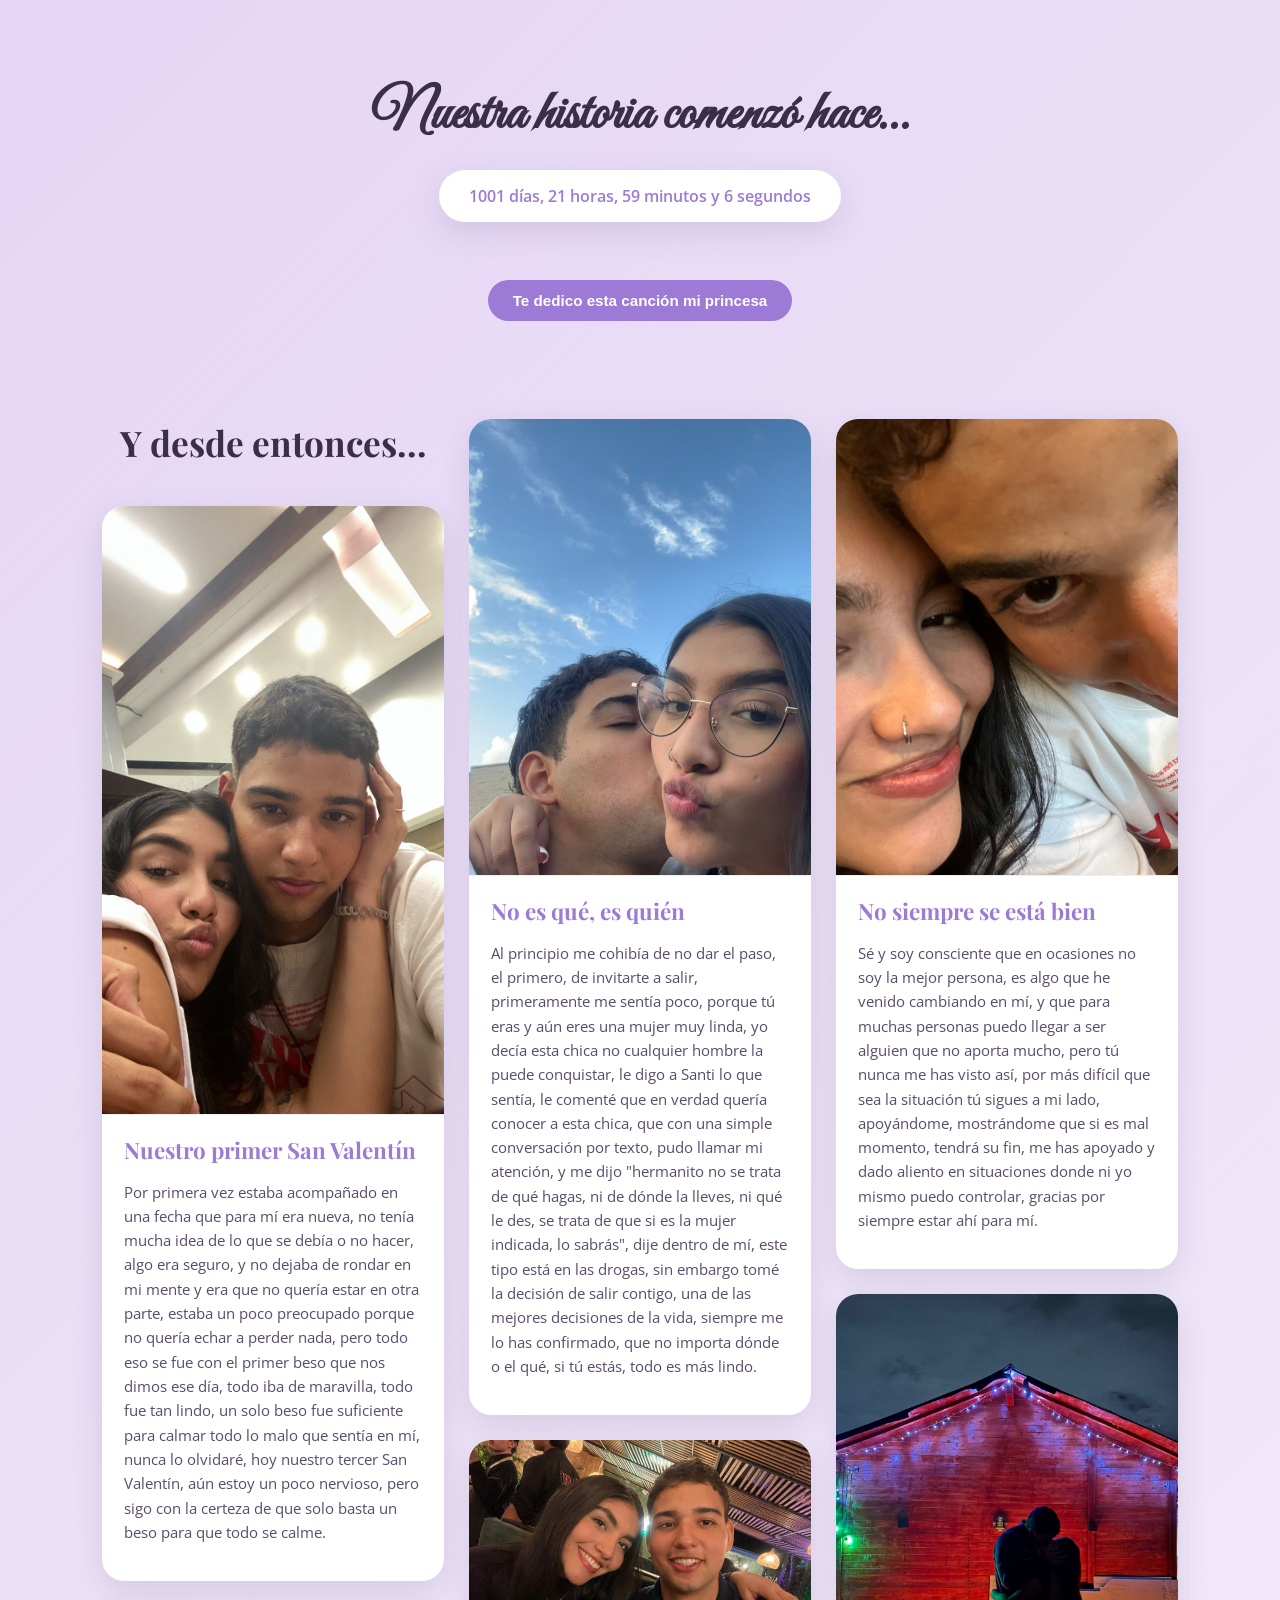
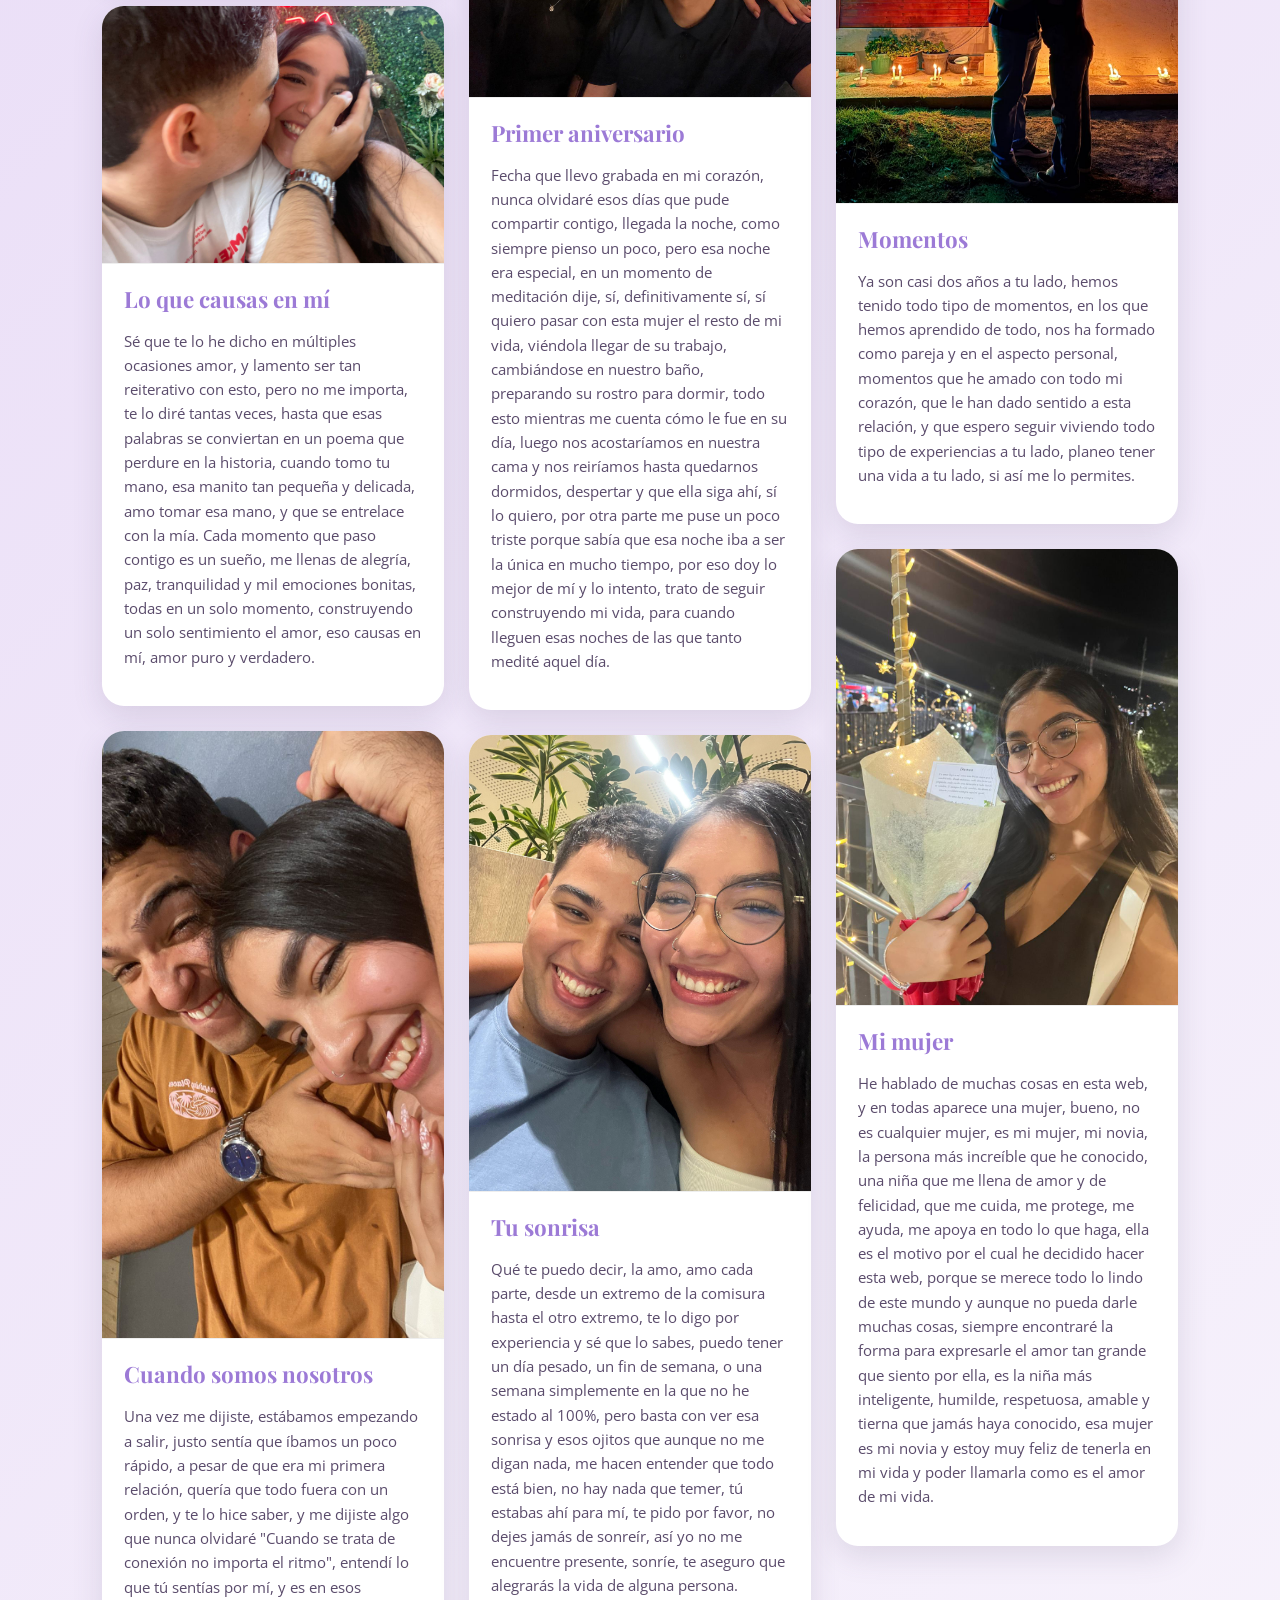
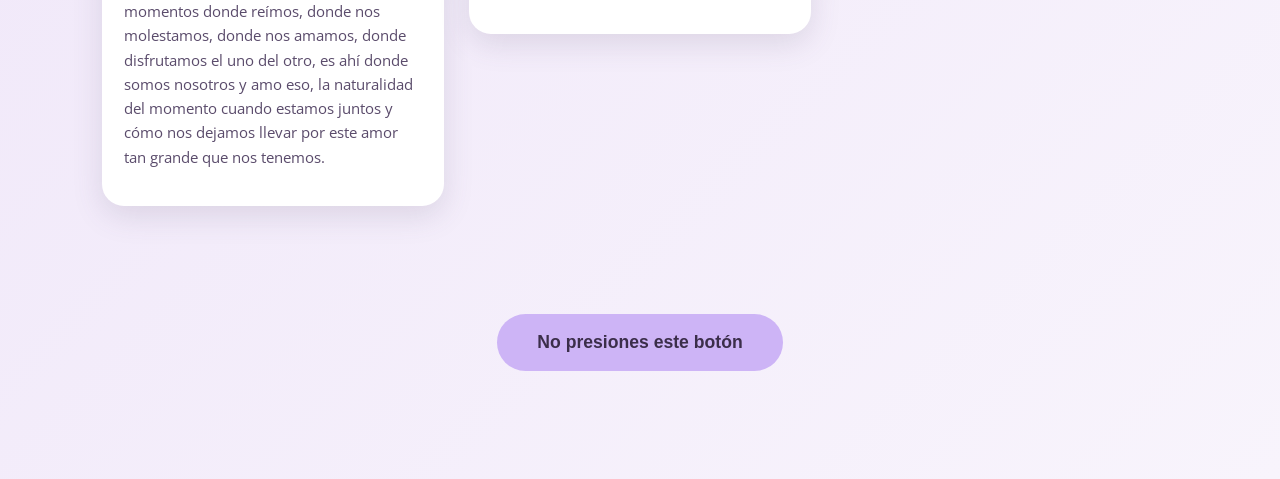
==== commit 15cc131c: "Fix HTML formatting and remove duplicate content" ====
--- a/index.html
+++ b/index.html
@@ -214,4 +214,3 @@
 <script src="script.js"></script>
 </body>
 </html>
-
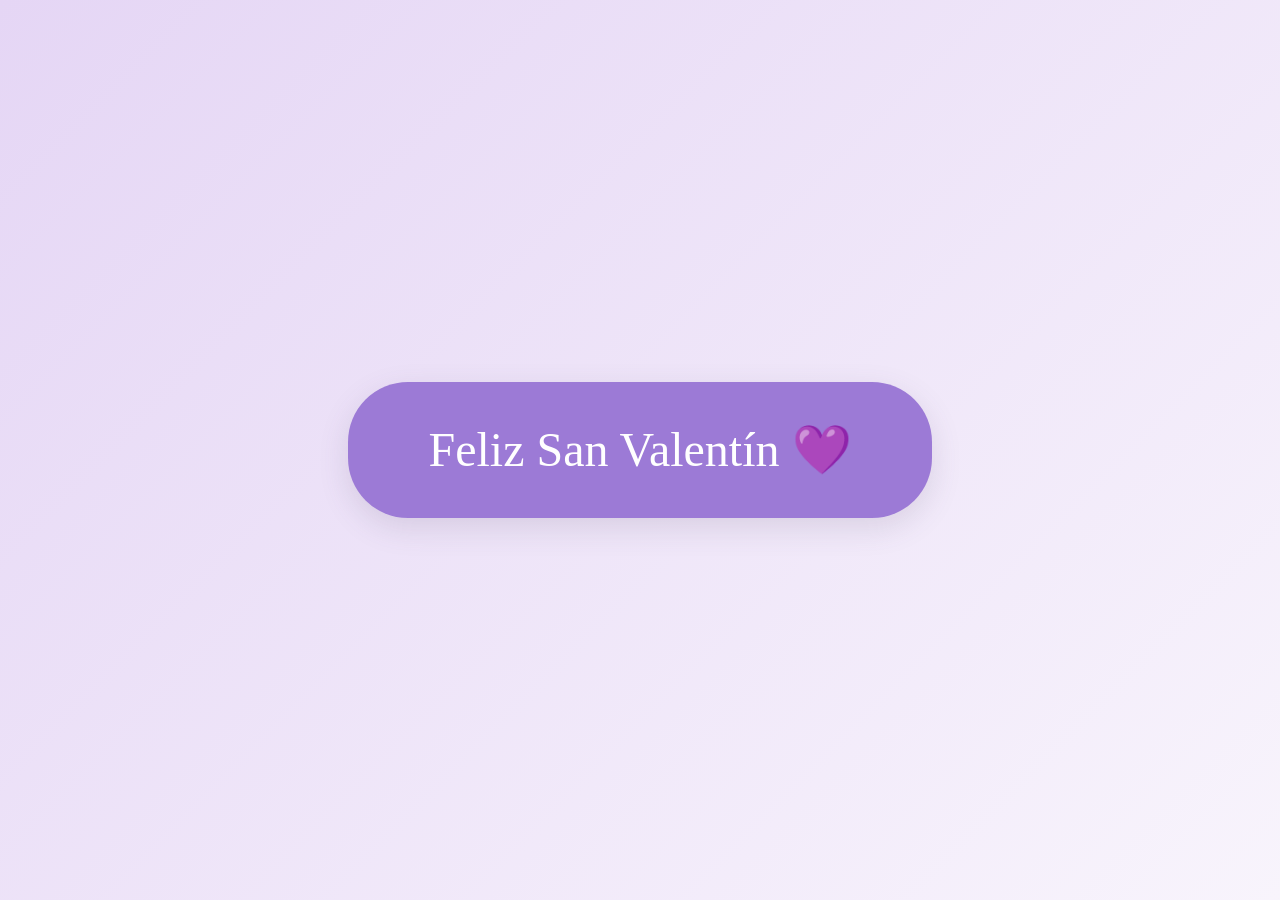
==== commit 8b81179b: "Update and rename inicio.html to index.html" ====
--- a/index.html
+++ b/index.html
@@ -1,216 +1,26 @@
 <!DOCTYPE html>
 <html lang="es">
 <head>
-    <meta charset="utf-8" />
-    <meta name="viewport" content="width=device-width, initial-scale=1" />
-    <title>Nuestra Historia 💜</title>
-
-    <!-- Fuentes (usaremos Playfair + Great Vibes + una sans para texto legible) -->
-    <link href="https://fonts.googleapis.com/css2?family=Playfair+Display:wght@400;600;700&family=Great+Vibes&family=Open+Sans:wght@300;400;600&display=swap" rel="stylesheet">
-
-    <!-- CSS principal (lo vamos a crear después) -->
+    <meta charset="UTF-8">
+    <meta name="viewport" content="width=device-width, initial-scale=1.0">
+    <title>Feliz San Valentín 💜</title>
     <link rel="stylesheet" href="style.css">
 </head>
-<body>
+<body class="landing-body">
 
-    <!-- Canvas para el fondo floral animado (se controla desde script.js) -->
-    <canvas id="flowerCanvas" aria-hidden="true"></canvas>
+    <canvas id="flowerCanvas"></canvas>
 
-    <!-- HEADER / HERO -->
-    <header class="hero" role="banner">
-        <h1 class="hero-title">Nuestra historia comenzó hace...</h1>
+    <div class="landing-container">
+        <button class="landing-btn" onclick="entrar()">
+            Feliz San Valentín 💜
+        </button>
+    </div>
 
-        <div class="contador-box" aria-live="polite" aria-atomic="true">
-            <div id="contador">Cargando contador...</div>
-        </div>
+    <script>
+        function entrar() {
+            window.location.href = "principal.html";
+        }
+    </script>
 
-        <div class="hero-actions">
-            <button id="musicBtn" class="btn btn-music" type="button">Te dedico esta canción mi princesa</button>
-           
-        </div>
-    </header>
-
-    <!-- SECCIÓN HISTORIA / GALERÍA (aquí van las 9 imágenes + textos completos) -->
-    <main>
-        <section class="story">
-            <h2 class="story-title">Y desde entonces...</h2>
-
-            <!-- MOMENTO 1 -->
-            <article class="momento">
-                <figure class="momento-img">
-                    <img src="images/image1.jpg" alt="Nuestro primer San Valentín">
-                </figure>
-                <div class="momento-texto">
-                    <h3>Nuestro primer San Valentín</h3>
-                    <p>
-Por primera vez estaba acompañado en una fecha que para mí era nueva, no tenía mucha idea de lo que se debía o no hacer, algo era seguro, y no dejaba de rondar en mi mente y era que no quería estar en otra parte, estaba un poco preocupado porque no quería echar a perder nada, pero todo eso se fue con el primer beso que nos dimos ese día, todo iba de maravilla, todo fue tan lindo, un solo beso fue suficiente para calmar todo lo malo que sentía en mí, nunca lo olvidaré, hoy nuestro tercer San Valentín, aún estoy un poco nervioso, pero sigo con la certeza de que solo basta un beso para que todo se calme.
-                    </p>
-                </div>
-            </article>
-
-            <!-- MOMENTO 2 -->
-            <article class="momento">
-                <figure class="momento-img">
-                    <img src="images/image2.jpg" alt="Lo que causas en mí">
-                </figure>
-                <div class="momento-texto">
-                    <h3>Lo que causas en mí</h3>
-                    <p>
-Sé que te lo he dicho en múltiples ocasiones amor, y lamento ser tan reiterativo con esto, pero no me importa, te lo diré tantas veces, hasta que esas palabras se conviertan en un poema que perdure en la historia, cuando tomo tu mano, esa manito tan pequeña y delicada, amo tomar esa mano, y que se entrelace con la mía. Cada momento que paso contigo es un sueño, me llenas de alegría, paz, tranquilidad y mil emociones bonitas, todas en un solo momento, construyendo un solo sentimiento el amor, eso causas en mí, amor puro y verdadero.
-                    </p>
-                </div>
-            </article>
-
-            <!-- MOMENTO 3 -->
-            <article class="momento">
-                <figure class="momento-img">
-                    <img src="images/image3.jpg" alt="Cuando somos nosotros">
-                </figure>
-                <div class="momento-texto">
-                    <h3>Cuando somos nosotros</h3>
-                    <p>
-Una vez me dijiste, estábamos empezando a salir, justo sentía que íbamos un poco rápido, a pesar de que era mi primera relación, quería que todo fuera con un orden, y te lo hice saber, y me dijiste algo que nunca olvidaré "Cuando se trata de conexión no importa el ritmo", entendí lo que tú sentías por mí, y es en esos momentos donde reímos, donde nos molestamos, donde nos amamos, donde disfrutamos el uno del otro, es ahí donde somos nosotros y amo eso, la naturalidad del momento cuando estamos juntos y cómo nos dejamos llevar por este amor tan grande que nos tenemos.
-                    </p>
-                </div>
-            </article>
-
-            <!-- MOMENTO 4 -->
-            <article class="momento">
-                <figure class="momento-img">
-                    <img src="images/image4.jpg" alt="No es qué, es quién">
-                </figure>
-                <div class="momento-texto">
-                    <h3>No es qué, es quién</h3>
-                    <p>
-Al principio me cohibía de no dar el paso, el primero, de invitarte a salir, primeramente me sentía poco, porque tú eras y aún eres una mujer muy linda, yo decía esta chica no cualquier hombre la puede conquistar, le digo a Santi lo que sentía, le comenté que en verdad quería conocer a esta chica, que con una simple conversación por texto, pudo llamar mi atención, y me dijo "hermanito no se trata de qué hagas, ni de dónde la lleves, ni qué le des, se trata de que si es la mujer indicada, lo sabrás", dije dentro de mí, este tipo está en las drogas, sin embargo tomé la decisión de salir contigo, una de las mejores decisiones de la vida, siempre me lo has confirmado, que no importa dónde o el qué, si tú estás, todo es más lindo.
-                    </p>
-                </div>
-            </article>
-
-            <!-- MOMENTO 5 -->
-            <article class="momento">
-                <figure class="momento-img">
-                    <img src="images/image5.jpg" alt="Primer aniversario">
-                </figure>
-                <div class="momento-texto">
-                    <h3>Primer aniversario</h3>
-                    <p>
-Fecha que llevo grabada en mi corazón, nunca olvidaré esos días que pude compartir contigo, llegada la noche, como siempre pienso un poco, pero esa noche era especial, en un momento de meditación dije, sí, definitivamente sí, sí quiero pasar con esta mujer el resto de mi vida, viéndola llegar de su trabajo, cambiándose en nuestro baño, preparando su rostro para dormir, todo esto mientras me cuenta cómo le fue en su día, luego nos acostaríamos en nuestra cama y nos reiríamos hasta quedarnos dormidos, despertar y que ella siga ahí, sí lo quiero, por otra parte me puse un poco triste porque sabía que esa noche iba a ser la única en mucho tiempo, por eso doy lo mejor de mí y lo intento, trato de seguir construyendo mi vida, para cuando lleguen esas noches de las que tanto medité aquel día.
-                    </p>
-                </div>
-            </article>
-
-            <!-- MOMENTO 6 -->
-            <article class="momento">
-                <figure class="momento-img">
-                    <img src="images/image6.jpg" alt="Tu sonrisa">
-                </figure>
-                <div class="momento-texto">
-                    <h3>Tu sonrisa</h3>
-                    <p>
-Qué te puedo decir, la amo, amo cada parte, desde un extremo de la comisura hasta el otro extremo, te lo digo por experiencia y sé que lo sabes, puedo tener un día pesado, un fin de semana, o una semana simplemente en la que no he estado al 100%, pero basta con ver esa sonrisa y esos ojitos que aunque no me digan nada, me hacen entender que todo está bien, no hay nada que temer, tú estabas ahí para mí, te pido por favor, no dejes jamás de sonreír, así yo no me encuentre presente, sonríe, te aseguro que alegrarás la vida de alguna persona.
-                    </p>
-                </div>
-            </article>
-
-            <!-- MOMENTO 7 -->
-            <article class="momento">
-                <figure class="momento-img">
-                    <img src="images/image7.jpg" alt="No siempre se está bien">
-                </figure>
-                <div class="momento-texto">
-                    <h3>No siempre se está bien</h3>
-                    <p>
-Sé y soy consciente que en ocasiones no soy la mejor persona, es algo que he venido cambiando en mí, y que para muchas personas puedo llegar a ser alguien que no aporta mucho, pero tú nunca me has visto así, por más difícil que sea la situación tú sigues a mi lado, apoyándome, mostrándome que si es mal momento, tendrá su fin, me has apoyado y dado aliento en situaciones donde ni yo mismo puedo controlar, gracias por siempre estar ahí para mí.
-                    </p>
-                </div>
-            </article>
-
-            <!-- MOMENTO 8 -->
-            <article class="momento">
-                <figure class="momento-img">
-                    <img src="images/image8.jpg" alt="Momentos">
-                </figure>
-                <div class="momento-texto">
-                    <h3>Momentos</h3>
-                    <p>
-Ya son casi dos años a tu lado, hemos tenido todo tipo de momentos, en los que hemos aprendido de todo, nos ha formado como pareja y en el aspecto personal, momentos que he amado con todo mi corazón, que le han dado sentido a esta relación, y que espero seguir viviendo todo tipo de experiencias a tu lado, planeo tener una vida a tu lado, si así me lo permites.
-                    </p>
-                </div>
-            </article>
-
-            <!-- MOMENTO 9 -->
-            <article class="momento">
-                <figure class="momento-img">
-                    <img src="images/image9.jpg" alt="Mi mujer">
-                </figure>
-                <div class="momento-texto">
-                    <h3>Mi mujer</h3>
-                    <p>
-He hablado de muchas cosas en esta web, y en todas aparece una mujer, bueno, no es cualquier mujer, es mi mujer, mi novia, la persona más increíble que he conocido, una niña que me llena de amor y de felicidad, que me cuida, me protege, me ayuda, me apoya en todo lo que haga, ella es el motivo por el cual he decidido hacer esta web, porque se merece todo lo lindo de este mundo y aunque no pueda darle muchas cosas, siempre encontraré la forma para expresarle el amor tan grande que siento por ella, es la niña más inteligente, humilde, respetuosa, amable y tierna que jamás haya conocido, esa mujer es mi novia y estoy muy feliz de tenerla en mi vida y poder llamarla como es el amor de mi vida.
-                    </p>
-                </div>
-            </article>
-
-        </section>
-
-<section class="final-section">
-    <button id="secretBtn" class="btn btn-secret final-btn">
-        No presiones este botón
-    </button>
-</section>
-
-</main>
-
-<!-- CARTA (oculta hasta activar) -->
-<aside id="cartaContainer" class="carta-panel hidden" 
-       role="dialog" 
-       aria-modal="true" 
-       aria-labelledby="cartaTitle">
-
-    <div class="carta-inner">
-        <button id="closeCarta" 
-                class="btn btn-close" 
-                type="button" 
-                aria-label="Cerrar carta">
-            ✕
-        </button>
-
-        <h2 id="cartaTitle">Para ti 💜</h2>
-
-        <div id="cartaTexto" class="carta-text">
-
-            <p>
-                Decidí hacer esto para ti porque, si algo tengo claro en esta vida,
-                es que eres la razón por la que hoy escribo cartas y hago cosas lindas
-                para una mujer. Pero todo cobra sentido cuando esa mujer es el amor
-                de mi vida. Daría lo que fuera por ti, porque mereces cosas muy hermosas.
-            </p>
-
-            <p>
-                Esta vez, amor, quiero desearte un feliz San Valentín. Una vez más,
-                decirte lo muchísimo que te amo. Vivo profundamente feliz a tu lado
-                y le agradezco a Dios por permitir que tú y yo nos conociéramos.
-            </p>
-
-            <p>
-                Este es nuestro tercer San Valentín, y aún nos esperan muchísimos más,
-                amor… una vida entera juntos.
-            </p>
-
-            <p>
-                Te amo demasiado, mi princesita hermosa.<br>
-                Te amo hoy y siempre 🤍
-            </p>
-
-            <p><strong>PD:</strong> Gas fármaco</p>
-
-        </div>
-    </div>
-</aside>
-
-<audio id="audio" src="music/milvidas.mp3" preload="auto"></audio>
-
-<script src="script.js"></script>
 </body>
 </html>
